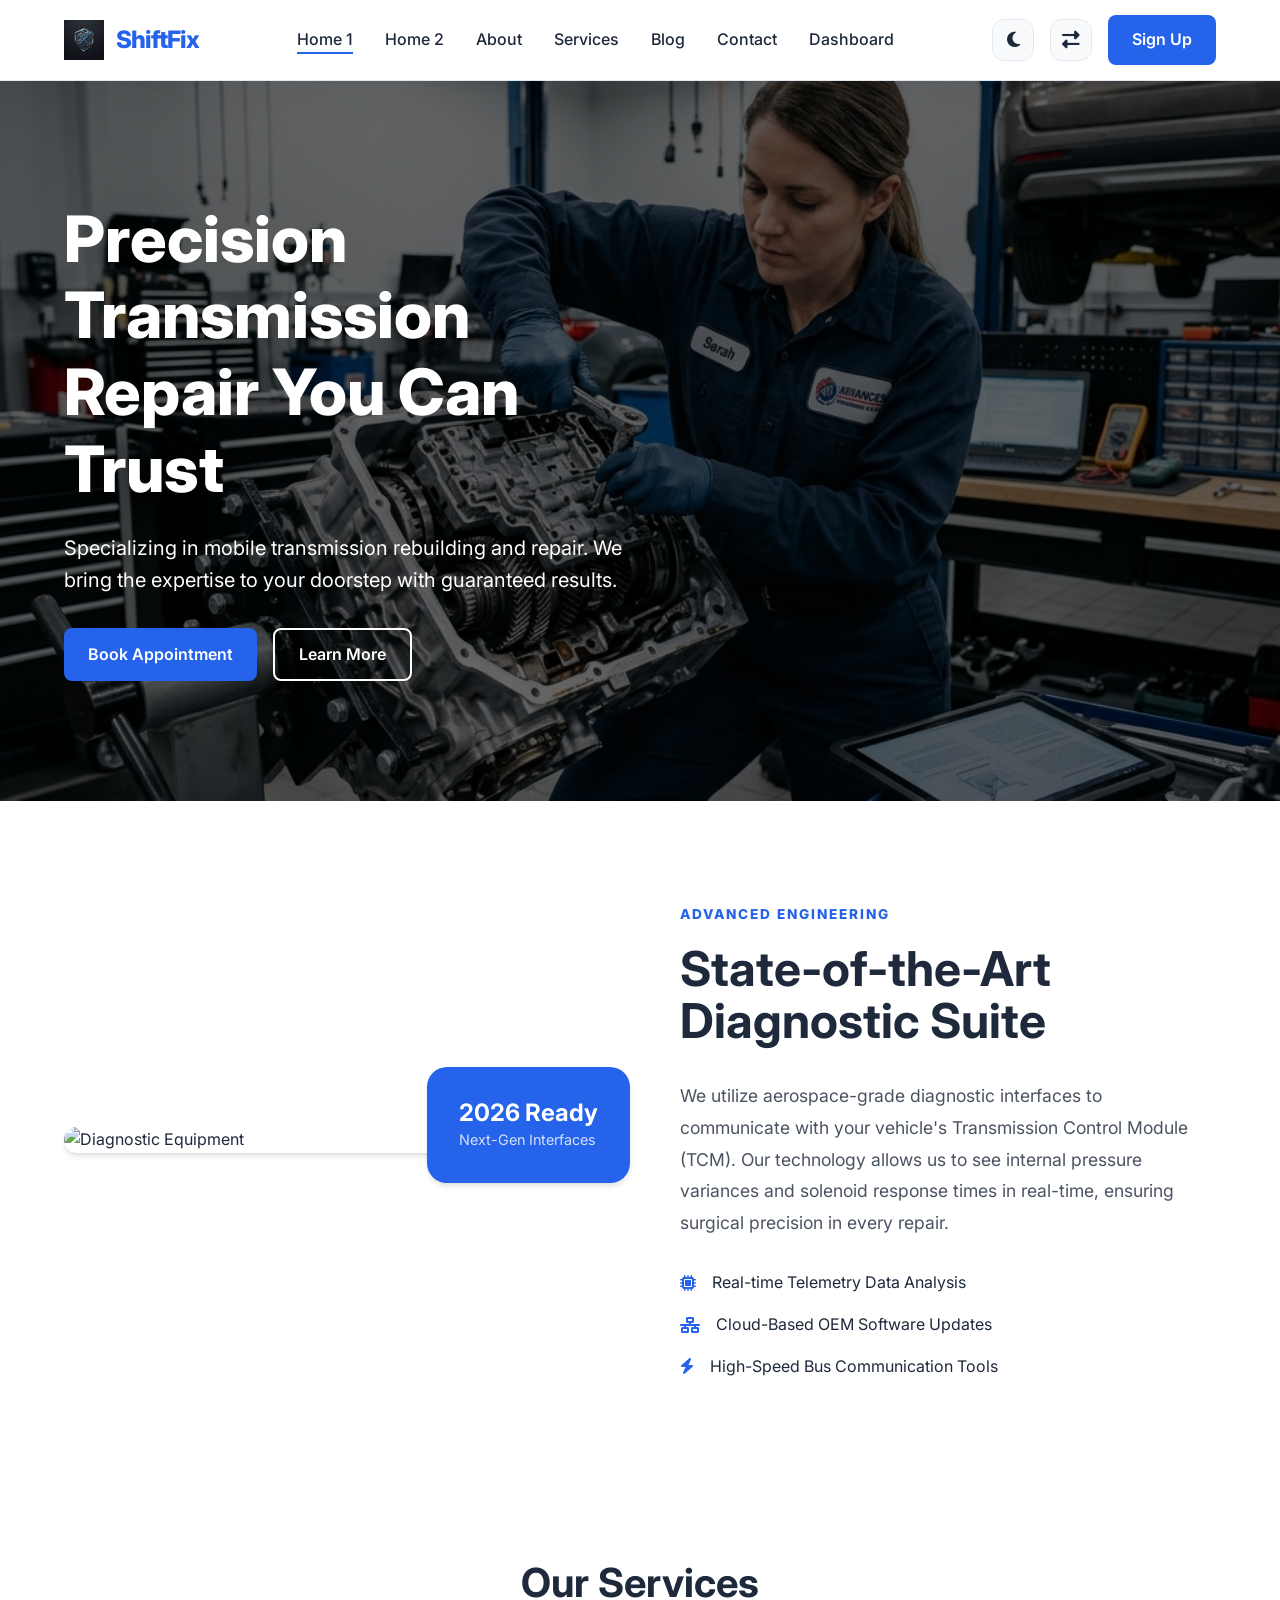
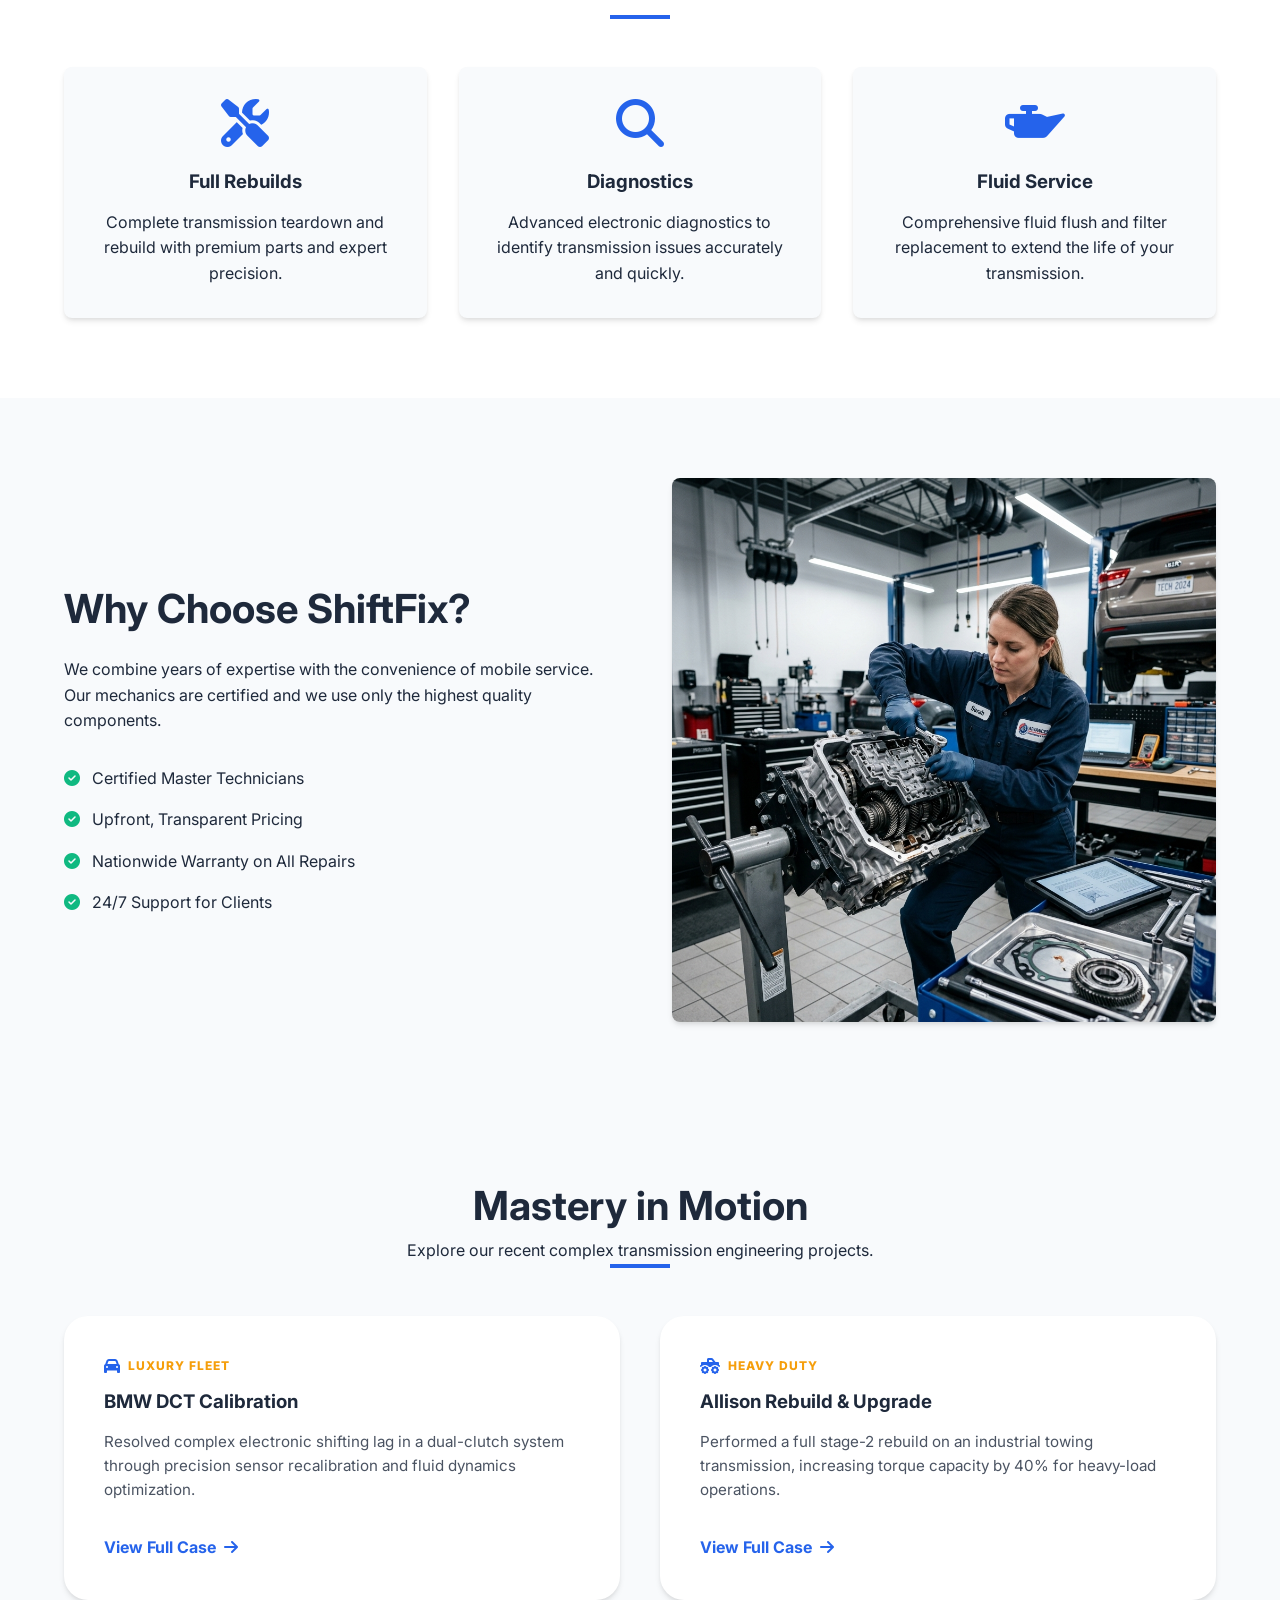
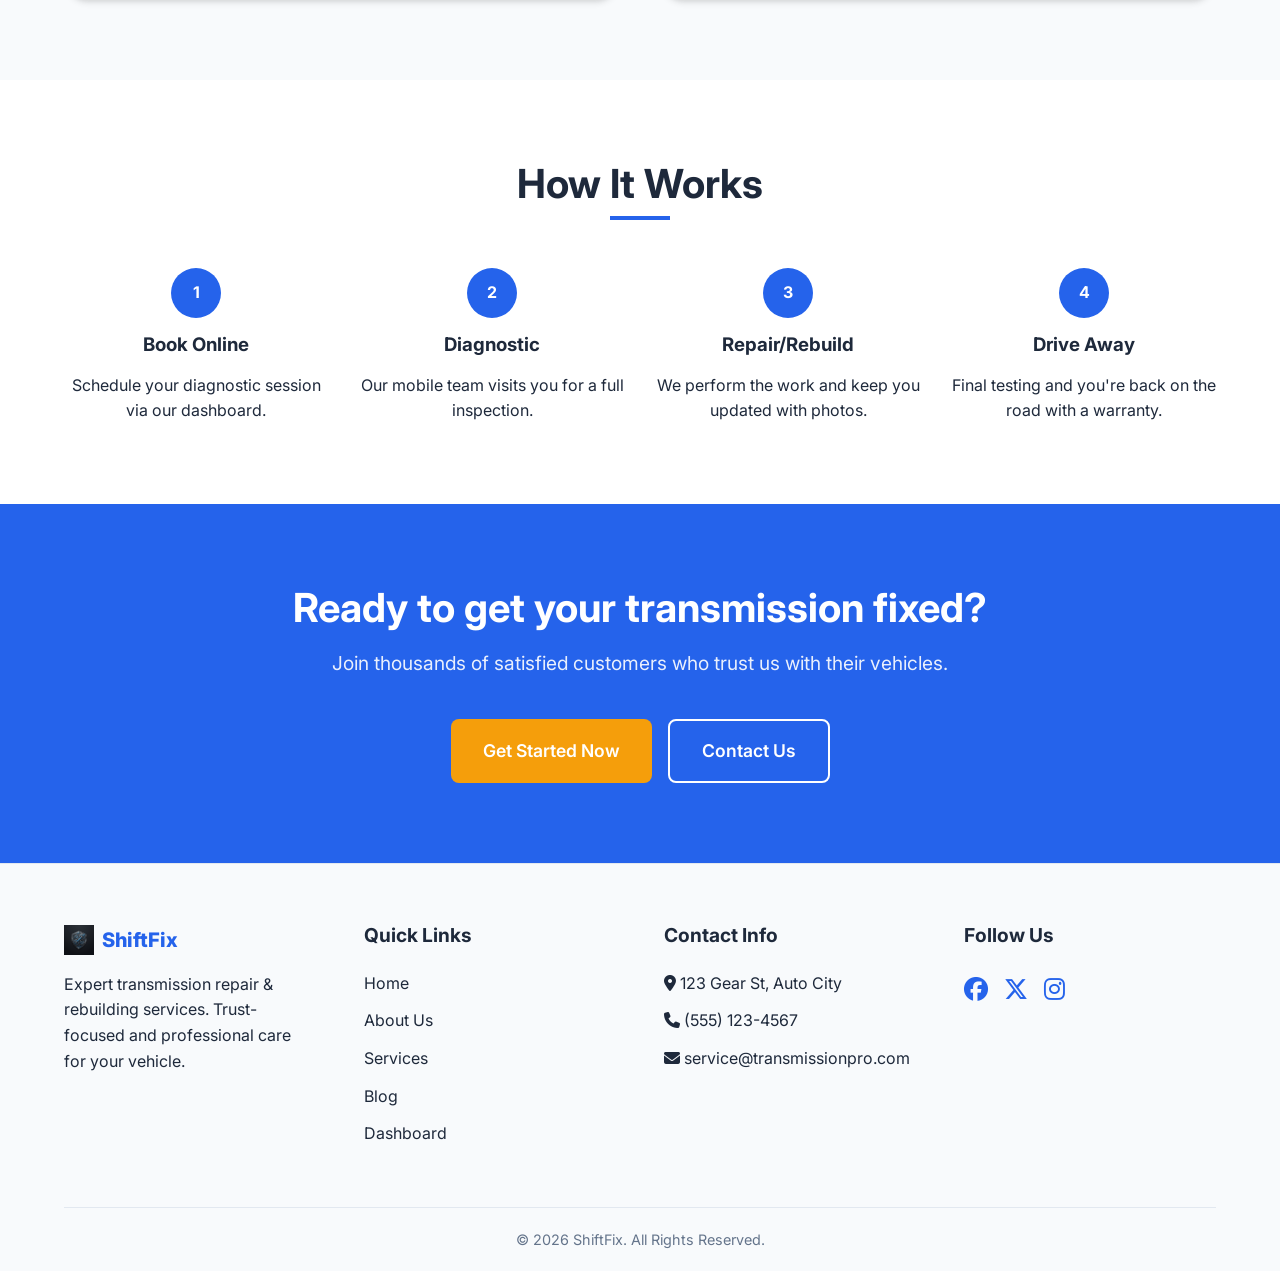
==== index.html @ 23d2c5a3 "first commit" ====
<!DOCTYPE html>
<html lang="en" dir="ltr">

<head>
    <meta charset="UTF-8">
    <meta name="viewport" content="width=device-width, initial-scale=1.0">
    <title>ShiftFix | Expert Transmission Repair</title>
    <meta name="description"
        content="Professional mobile transmission repair and rebuilding services. Quality service, expert mechanics, and trust-focused solutions for all vehicle types.">
    <!-- Fonts -->
    <link rel="preconnect" href="https://fonts.googleapis.com">
    <link rel="preconnect" href="https://fonts.gstatic.com" crossorigin>
    <link href="https://fonts.googleapis.com/css2?family=Inter:wght@400;500;600;700&display=swap" rel="stylesheet">
    <!-- Icons -->
    <link rel="stylesheet" href="https://cdnjs.cloudflare.com/ajax/libs/font-awesome/6.5.1/css/all.min.css">
    <!-- Styles -->
    <link rel="stylesheet" href="css/style.css">
</head>

<body>
    <header id="main-header"></header>

    <main>
        <!-- Hero Section -->
        <section class="hero-classic"
            style="background: linear-gradient(rgba(0,0,0,0.6), rgba(0,0,0,0.6)), url('assets/transmission_hero_classic.png') no-repeat center center / cover; color: white; height: 80vh; display: flex; align-items: center;">
            <div class="container">
                <div class="hero-content" style="max-width: 600px;">
                    <h1 style="font-size: clamp(2.5rem, 5vw, 4rem); font-weight: 800; margin-bottom: 1.5rem;">Precision
                        Transmission Repair You Can Trust</h1>
                    <p style="font-size: 1.25rem; margin-bottom: 2rem;">Specializing in mobile transmission rebuilding
                        and repair. We bring the expertise to your doorstep with guaranteed results.</p>
                    <div class="hero-btns" style="display: flex; gap: 1rem; flex-wrap: wrap;">
                        <a href="contact.html" class="btn btn-primary">Book Appointment</a>
                        <a href="about.html" class="btn btn-outline" style="border-color: white; color: white;">Learn
                            More</a>
                    </div>
                </div>
            </div>
        </section>

        <!-- Technology Section -->
        <section style="background-color: var(--bg-color); padding: 100px 0;">
            <div class="container" style="display: grid; grid-template-columns: 1fr 1fr; gap: 5rem; align-items: center;">
                <div class="tech-image" style="position: relative;">
                    <img src="assets/transmission_diagnostic_service_1778069213150.png" alt="Diagnostic Equipment" style="border-radius: 30px; box-shadow: var(--shadow); width: 100%;">
                    <div style="position: absolute; bottom: -30px; right: -30px; background: var(--primary-color); color: white; padding: 2rem; border-radius: 20px; box-shadow: var(--shadow);">
                        <h4 style="margin: 0; font-size: 1.5rem;">2026 Ready</h4>
                        <p style="margin: 0; opacity: 0.8; font-size: 0.9rem;">Next-Gen Interfaces</p>
                    </div>
                </div>
                <div class="tech-content">
                    <span style="color: var(--primary-color); font-weight: 800; text-transform: uppercase; letter-spacing: 2px; font-size: 0.85rem;">ADVANCED ENGINEERING</span>
                    <h2 style="font-size: 3rem; margin-top: 1rem; margin-bottom: 2rem; line-height: 1.1;">State-of-the-Art Diagnostic Suite</h2>
                    <p style="font-size: 1.1rem; opacity: 0.8; margin-bottom: 2rem; line-height: 1.8;">We utilize aerospace-grade diagnostic interfaces to communicate with your vehicle's Transmission Control Module (TCM). Our technology allows us to see internal pressure variances and solenoid response times in real-time, ensuring surgical precision in every repair.</p>
                    <ul style="list-style: none; padding: 0; display: grid; gap: 1rem;">
                        <li style="display: flex; align-items: center; gap: 1rem;"><i class="fas fa-microchip" style="color: var(--primary-color);"></i> Real-time Telemetry Data Analysis</li>
                        <li style="display: flex; align-items: center; gap: 1rem;"><i class="fas fa-network-wired" style="color: var(--primary-color);"></i> Cloud-Based OEM Software Updates</li>
                        <li style="display: flex; align-items: center; gap: 1rem;"><i class="fas fa-bolt" style="color: var(--primary-color);"></i> High-Speed Bus Communication Tools</li>
                    </ul>
                </div>
            </div>
        </section>

        <!-- Services Section -->
        <section id="services">
            <div class="container">
                <div class="section-title">
                    <h2>Our Services</h2>
                    <div class="underline"></div>
                </div>
                <div class="services-grid"
                    style="display: grid; grid-template-columns: repeat(auto-fit, minmax(280px, 1fr)); gap: 2rem;">
                    <div class="service-card"
                        style="padding: 2rem; background: var(--card-bg); border-radius: var(--border-radius); box-shadow: var(--shadow); text-align: center;">
                        <i class="fas fa-tools"
                            style="font-size: 3rem; color: var(--primary-color); margin-bottom: 1.5rem;"></i>
                        <h3>Full Rebuilds</h3>
                        <p>Complete transmission teardown and rebuild with premium parts and expert precision.</p>
                    </div>
                    <div class="service-card"
                        style="padding: 2rem; background: var(--card-bg); border-radius: var(--border-radius); box-shadow: var(--shadow); text-align: center;">
                        <i class="fas fa-search"
                            style="font-size: 3rem; color: var(--primary-color); margin-bottom: 1.5rem;"></i>
                        <h3>Diagnostics</h3>
                        <p>Advanced electronic diagnostics to identify transmission issues accurately and quickly.</p>
                    </div>
                    <div class="service-card"
                        style="padding: 2rem; background: var(--card-bg); border-radius: var(--border-radius); box-shadow: var(--shadow); text-align: center;">
                        <i class="fas fa-oil-can"
                            style="font-size: 3rem; color: var(--primary-color); margin-bottom: 1.5rem;"></i>
                        <h3>Fluid Service</h3>
                        <p>Comprehensive fluid flush and filter replacement to extend the life of your transmission.</p>
                    </div>
                </div>
            </div>
        </section>

        <!-- Why Choose Us -->
        <section id="why-us" style="background-color: var(--card-bg);">
            <div class="container"
                style="display: grid; grid-template-columns: repeat(auto-fit, minmax(300px, 1fr)); gap: 4rem; align-items: center;">
                <div class="why-us-content">
                    <h2 style="font-size: 2.5rem; margin-bottom: 1.5rem;">Why Choose ShiftFix?</h2>
                    <p style="margin-bottom: 2rem;">We combine years of expertise with the convenience of mobile
                        service. Our mechanics are certified and we use only the highest quality components.</p>
                    <ul style="display: flex; flex-direction: column; gap: 1rem;">
                        <li><i class="fas fa-check-circle" style="color: var(--success); margin-right: 0.5rem;"></i>
                            Certified Master Technicians</li>
                        <li><i class="fas fa-check-circle" style="color: var(--success); margin-right: 0.5rem;"></i>
                            Upfront, Transparent Pricing</li>
                        <li><i class="fas fa-check-circle" style="color: var(--success); margin-right: 0.5rem;"></i>
                            Nationwide Warranty on All Repairs</li>
                        <li><i class="fas fa-check-circle" style="color: var(--success); margin-right: 0.5rem;"></i>
                            24/7 Support for Clients</li>
                    </ul>
                </div>
                <div class="why-us-image">
                    <img src="assets/transmission_hero_classic.png" alt="Mechanic working"
                        style="border-radius: var(--border-radius); box-shadow: var(--shadow);">
                </div>
            </div>
        </section>

        <!-- Case Studies -->
        <section style="background-color: var(--card-bg);">
            <div class="container">
                <div class="section-title">
                    <h2>Mastery in Motion</h2>
                    <p>Explore our recent complex transmission engineering projects.</p>
                    <div class="underline"></div>
                </div>
                <div style="display: grid; grid-template-columns: repeat(auto-fit, minmax(350px, 1fr)); gap: 2.5rem;">
                    <div style="background: var(--bg-color); border-radius: 24px; overflow: hidden; box-shadow: var(--shadow); transition: var(--transition);" class="card-hover">
                        <div style="padding: 2.5rem;">
                            <div style="display: flex; align-items: center; gap: 0.5rem; margin-bottom: 1rem;">
                                <i class="fas fa-car" style="color: var(--primary-color);"></i>
                                <span style="color: var(--secondary-color); font-weight: 800; font-size: 0.75rem; text-transform: uppercase; letter-spacing: 1px;">Luxury Fleet</span>
                            </div>
                            <h3 style="margin-bottom: 1rem;">BMW DCT Calibration</h3>
                            <p style="font-size: 0.95rem; opacity: 0.8; margin-bottom: 2rem;">Resolved complex electronic shifting lag in a dual-clutch system through precision sensor recalibration and fluid dynamics optimization.</p>
                            <a href="#" style="color: var(--primary-color); font-weight: 700; display: flex; align-items: center; gap: 0.5rem;">View Full Case <i class="fas fa-arrow-right"></i></a>
                        </div>
                    </div>
                    <div style="background: var(--bg-color); border-radius: 24px; overflow: hidden; box-shadow: var(--shadow); transition: var(--transition);" class="card-hover">
                        <div style="padding: 2.5rem;">
                            <div style="display: flex; align-items: center; gap: 0.5rem; margin-bottom: 1rem;">
                                <i class="fas fa-truck-monster" style="color: var(--primary-color);"></i>
                                <span style="color: var(--secondary-color); font-weight: 800; font-size: 0.75rem; text-transform: uppercase; letter-spacing: 1px;">Heavy Duty</span>
                            </div>
                            <h3 style="margin-bottom: 1rem;">Allison Rebuild & Upgrade</h3>
                            <p style="font-size: 0.95rem; opacity: 0.8; margin-bottom: 2rem;">Performed a full stage-2 rebuild on an industrial towing transmission, increasing torque capacity by 40% for heavy-load operations.</p>
                            <a href="#" style="color: var(--primary-color); font-weight: 700; display: flex; align-items: center; gap: 0.5rem;">View Full Case <i class="fas fa-arrow-right"></i></a>
                        </div>
                    </div>
                </div>
            </div>
        </section>

        <!-- Process Section -->
        <section id="process">
            <div class="container">
                <div class="section-title">
                    <h2>How It Works</h2>
                    <div class="underline"></div>
                </div>
                <div class="process-steps"
                    style="display: grid; grid-template-columns: repeat(auto-fit, minmax(200px, 1fr)); gap: 2rem;">
                    <div class="step" style="text-align: center;">
                        <div class="step-num"
                            style="width: 50px; height: 50px; background: var(--primary-color); color: white; border-radius: 50%; display: flex; align-items: center; justify-content: center; margin: 0 auto 1rem; font-weight: 700;">
                            1</div>
                        <h3>Book Online</h3>
                        <p>Schedule your diagnostic session via our dashboard.</p>
                    </div>
                    <div class="step" style="text-align: center;">
                        <div class="step-num"
                            style="width: 50px; height: 50px; background: var(--primary-color); color: white; border-radius: 50%; display: flex; align-items: center; justify-content: center; margin: 0 auto 1rem; font-weight: 700;">
                            2</div>
                        <h3>Diagnostic</h3>
                        <p>Our mobile team visits you for a full inspection.</p>
                    </div>
                    <div class="step" style="text-align: center;">
                        <div class="step-num"
                            style="width: 50px; height: 50px; background: var(--primary-color); color: white; border-radius: 50%; display: flex; align-items: center; justify-content: center; margin: 0 auto 1rem; font-weight: 700;">
                            3</div>
                        <h3>Repair/Rebuild</h3>
                        <p>We perform the work and keep you updated with photos.</p>
                    </div>
                    <div class="step" style="text-align: center;">
                        <div class="step-num"
                            style="width: 50px; height: 50px; background: var(--primary-color); color: white; border-radius: 50%; display: flex; align-items: center; justify-content: center; margin: 0 auto 1rem; font-weight: 700;">
                            4</div>
                        <h3>Drive Away</h3>
                        <p>Final testing and you're back on the road with a warranty.</p>
                    </div>
                </div>
            </div>
        </section>

        <!-- CTA Section -->
        <section id="cta" style="background-color: var(--primary-color); color: white; text-align: center;">
            <div class="container">
                <h2 style="font-size: 2.5rem; margin-bottom: 1rem;">Ready to get your transmission fixed?</h2>
                <p style="font-size: 1.2rem; margin-bottom: 2.5rem; opacity: 0.9;">Join thousands of satisfied customers
                    who trust us with their vehicles.</p>
                <div style="display: flex; gap: 1rem; justify-content: center; flex-wrap: wrap;">
                    <a href="signup.html" class="btn btn-secondary" style="font-size: 1.1rem; padding: 1rem 2rem;">Get
                        Started Now</a>
                    <a href="contact.html" class="btn btn-outline"
                        style="border-color: white; color: white; font-size: 1.1rem; padding: 1rem 2rem;">Contact Us</a>
                </div>
            </div>
        </section>
    </main>

    <footer id="main-footer"></footer>

    <!-- Scripts -->
    <script src="js/main.js"></script>
</body>

</html>
---- css/style.css ----
/* Design System - Mobile Transmission Repair & Rebuilding Service */

:root {
    /* Primary & Secondary Colors */
    --primary-color: #2563eb;
    --secondary-color: #f59e0b;
    
    /* Neutral Colors - Light Mode */
    --bg-color: #ffffff;
    --text-color: #1e293b;
    --card-bg: #f8fafc;
    --border-color: #e2e8f0;
    --header-bg: rgba(255, 255, 255, 0.8);
    
    /* Status Colors */
    --success: #10b981;
    --warning: #facc15;
    --error: #ef4444;
    --info: #3b82f6;

    /* Spacing & Transitions */
    --spacing-unit: 1rem;
    --transition: all 0.3s cubic-bezier(0.4, 0, 0.2, 1);
    --border-radius: 8px;
    --shadow: 0 4px 6px -1px rgba(0, 0, 0, 0.1), 0 2px 4px -1px rgba(0, 0, 0, 0.06);
    
    /* Fonts */
    --font-main: 'Inter', system-ui, -apple-system, sans-serif;
}

/* Dark Mode Overrides */
[data-theme='dark'] {
    --bg-color: #0f172a;
    --text-color: #f8fafc;
    --card-bg: #1e293b;
    --border-color: #334155;
    --header-bg: rgba(15, 23, 42, 0.8);
    --shadow: 0 10px 15px -3px rgba(0, 0, 0, 0.3);
}

/* RTL Overrides & Logical Properties */
[dir="rtl"] {
    direction: rtl;
    text-align: right;
}

[dir="rtl"] .nav-links {
    margin-right: auto;
    margin-left: 0;
}

[dir="rtl"] .nav-actions {
    margin-left: 0;
}

[dir="rtl"] .btn i {
    transform: scaleX(-1);
}

[dir="rtl"] .fa-chevron-right, 
[dir="rtl"] .fa-arrow-right,
[dir="rtl"] .fa-check-circle {
    margin-left: 0.5rem;
    margin-right: 0;
}

[dir="rtl"] .footer-col {
    text-align: right;
}

[dir="rtl"] .social-icons {
    justify-content: flex-start;
}

[dir="rtl"] .mobile-menu {
    left: auto;
    right: 0;
    text-align: center;
}

[dir="rtl"] .scroll-top {
    left: 2rem;
    right: auto;
}

[dir="rtl"] .nav-links a.active::after {
    right: 0;
    left: auto;
}

/* Logical Properties for Modern Browsers */
.btn, .service-card, .footer-col, .step {
    text-align: start;
}

/* Global Styles */
* {
    margin: 0;
    padding: 0;
    box-sizing: border-box;
}

html {
    scroll-behavior: smooth;
}

body {
    font-family: var(--font-main);
    background-color: var(--bg-color);
    color: var(--text-color);
    line-height: 1.6;
    transition: var(--transition);
    overflow-x: hidden;
}

a {
    text-decoration: none;
    color: inherit;
    transition: var(--transition);
}

ul {
    list-style: none;
}

img {
    max-width: 100%;
    display: block;
}

/* Typography */
h1, h2, h3, h4, h5, h6 {
    line-height: 1.2;
    margin-bottom: 1rem;
}

/* Container */
.container {
    width: 100%;
    max-width: 1200px;
    margin: 0 auto;
    padding: 0 1.5rem;
}

/* Buttons */
.btn {
    display: inline-flex;
    align-items: center;
    justify-content: center;
    padding: 0.75rem 1.5rem;
    border-radius: var(--border-radius);
    font-weight: 600;
    cursor: pointer;
    border: none;
    transition: var(--transition);
    font-family: inherit;
    gap: 0.5rem;
}

.btn-primary {
    background-color: var(--primary-color);
    color: white;
}

.btn:hover {
    transform: translateY(-3px) scale(1.02);
    box-shadow: 0 10px 20px -5px rgba(0, 0, 0, 0.2);
    filter: brightness(1.1);
}

.btn-primary:hover {
    box-shadow: 0 10px 20px -5px rgba(37, 99, 235, 0.4);
}

.btn-secondary:hover {
    box-shadow: 0 10px 20px -5px rgba(245, 158, 11, 0.4);
}

.btn-secondary {
    background-color: var(--secondary-color);
    color: white;
}

.btn-secondary:hover {
    filter: brightness(1.1);
}

.btn-outline {
    background-color: transparent;
    border: 2px solid var(--primary-color);
    color: var(--primary-color);
}

.btn-outline:hover {
    background-color: var(--primary-color);
    color: white;
    border-color: var(--primary-color);
}

/* Header */
header {
    position: sticky;
    top: 0;
    width: 100%;
    background-color: var(--header-bg);
    backdrop-filter: blur(10px);
    z-index: 1000;
    border-bottom: 1px solid var(--border-color);
}

.nav-container {
    display: flex;
    align-items: center;
    justify-content: space-between;
    height: 80px;
}

.logo img {
    height: 50px;
}

.nav-links {
    display: flex;
    gap: 2rem;
    align-items: center;
}

.nav-links a {
    font-weight: 500;
    position: relative;
}

.nav-links a.active::after {
    content: '';
    position: absolute;
    bottom: -5px;
    left: 0;
    width: 100%;
    height: 2px;
    background-color: var(--primary-color);
}

.nav-actions {
    display: flex;
    gap: 1rem;
    align-items: center;
}

/* Hamburger Menu */
.hamburger {
    display: none;
    flex-direction: column;
    gap: 6px;
    cursor: pointer;
}

.hamburger span {
    width: 25px;
    height: 3px;
    background-color: var(--text-color);
    transition: var(--transition);
}

/* Sections */
section {
    padding: 80px 0;
}

.section-title {
    text-align: center;
    margin-bottom: 3rem;
}

.section-title h2 {
    font-size: 2.5rem;
    margin-bottom: 0.5rem;
}

.section-title .underline {
    width: 60px;
    height: 4px;
    background-color: var(--primary-color);
    margin: 0 auto;
}

/* Footer */
footer {
    background-color: var(--card-bg);
    border-top: 1px solid var(--border-color);
    padding: 60px 0 20px;
}

.footer-grid {
    display: grid;
    grid-template-columns: repeat(auto-fit, minmax(200px, 1fr));
    gap: 3rem;
    margin-bottom: 3rem;
}

.footer-col h4 {
    margin-bottom: 1.5rem;
    font-size: 1.2rem;
}

.footer-col ul li {
    margin-bottom: 0.75rem;
}

.footer-bottom {
    border-top: 1px solid var(--border-color);
    padding-top: 20px;
    text-align: center;
    font-size: 0.9rem;
    color: #64748b;
}

/* Scroll to top */
.scroll-top {
    position: fixed;
    bottom: 2rem;
    right: 2rem;
    background-color: var(--primary-color);
    color: white;
    width: 50px;
    height: 50px;
    border-radius: 50%;
    display: flex;
    align-items: center;
    justify-content: center;
    cursor: pointer;
    opacity: 0;
    visibility: hidden;
    transition: var(--transition);
    z-index: 999;
}

.scroll-top.show {
    opacity: 1;
    visibility: visible;
}

/* Theme & RTL Toggles */
.toggle-btn {
    background: var(--card-bg);
    border: 1px solid var(--border-color);
    cursor: pointer;
    font-size: 1.1rem;
    color: var(--text-color);
    padding: 0.6rem;
    border-radius: 12px;
    transition: var(--transition);
    display: flex;
    align-items: center;
    justify-content: center;
    width: 42px;
    height: 42px;
}

.toggle-btn:hover {
    background-color: var(--primary-color);
    color: white;
    transform: translateY(-2px);
    box-shadow: var(--shadow);
}

/* Mobile Menu Overlay */
.mobile-menu {
    position: fixed;
    top: 80px;
    left: 0;
    width: 100%;
    height: 0;
    background-color: var(--bg-color);
    overflow: hidden;
    transition: var(--transition);
    z-index: 999;
    border-bottom: 1px solid var(--border-color);
}

.mobile-menu.active {
    height: calc(100vh - 80px);
    padding: 2rem;
}

.mobile-menu ul {
    display: flex;
    flex-direction: column;
    gap: 1.5rem;
    align-items: center;
}

.mobile-menu ul li a {
    font-size: 1.5rem;
    font-weight: 600;
}

.mobile-ctas {
    display: flex;
    flex-direction: column;
    gap: 1rem;
    width: 100%;
    margin-top: 1rem;
}

.mobile-ctas .btn {
    width: 100%;
}

/* Social Icons */
.social-icons {
    display: flex;
    gap: 1rem;
}

.social-icons a {
    font-size: 1.5rem;
    color: var(--primary-color);
    transition: var(--transition);
    display: inline-block;
}

.social-icons a:hover {
    color: var(--primary-color);
    transform: translateY(-5px) scale(1.2);
    filter: drop-shadow(0 0 10px rgba(37, 99, 235, 0.6));
}

/* Utilities */
.d-none-mobile {
    display: flex;
}

@media (max-width: 1023px) {
    .d-none-mobile {
        display: none !important;
    }
}

/* Hamburger Animation */
.hamburger.active span:nth-child(1) {
    transform: translateY(9px) rotate(45deg);
}

.hamburger.active span:nth-child(2) {
    opacity: 0;
}

.hamburger.active span:nth-child(3) {
    transform: translateY(-9px) rotate(-45deg);
}

/* Responsive */
@media (max-width: 1023px) {
    .nav-links {
        display: none; 
    }
    
    .hamburger {
        display: flex;
    }
}

@media (max-width: 767px) {
    .section-title h2 {
        font-size: 2rem;
    }
    
    .footer-grid {
        grid-template-columns: 1fr;
        text-align: center;
    }
}
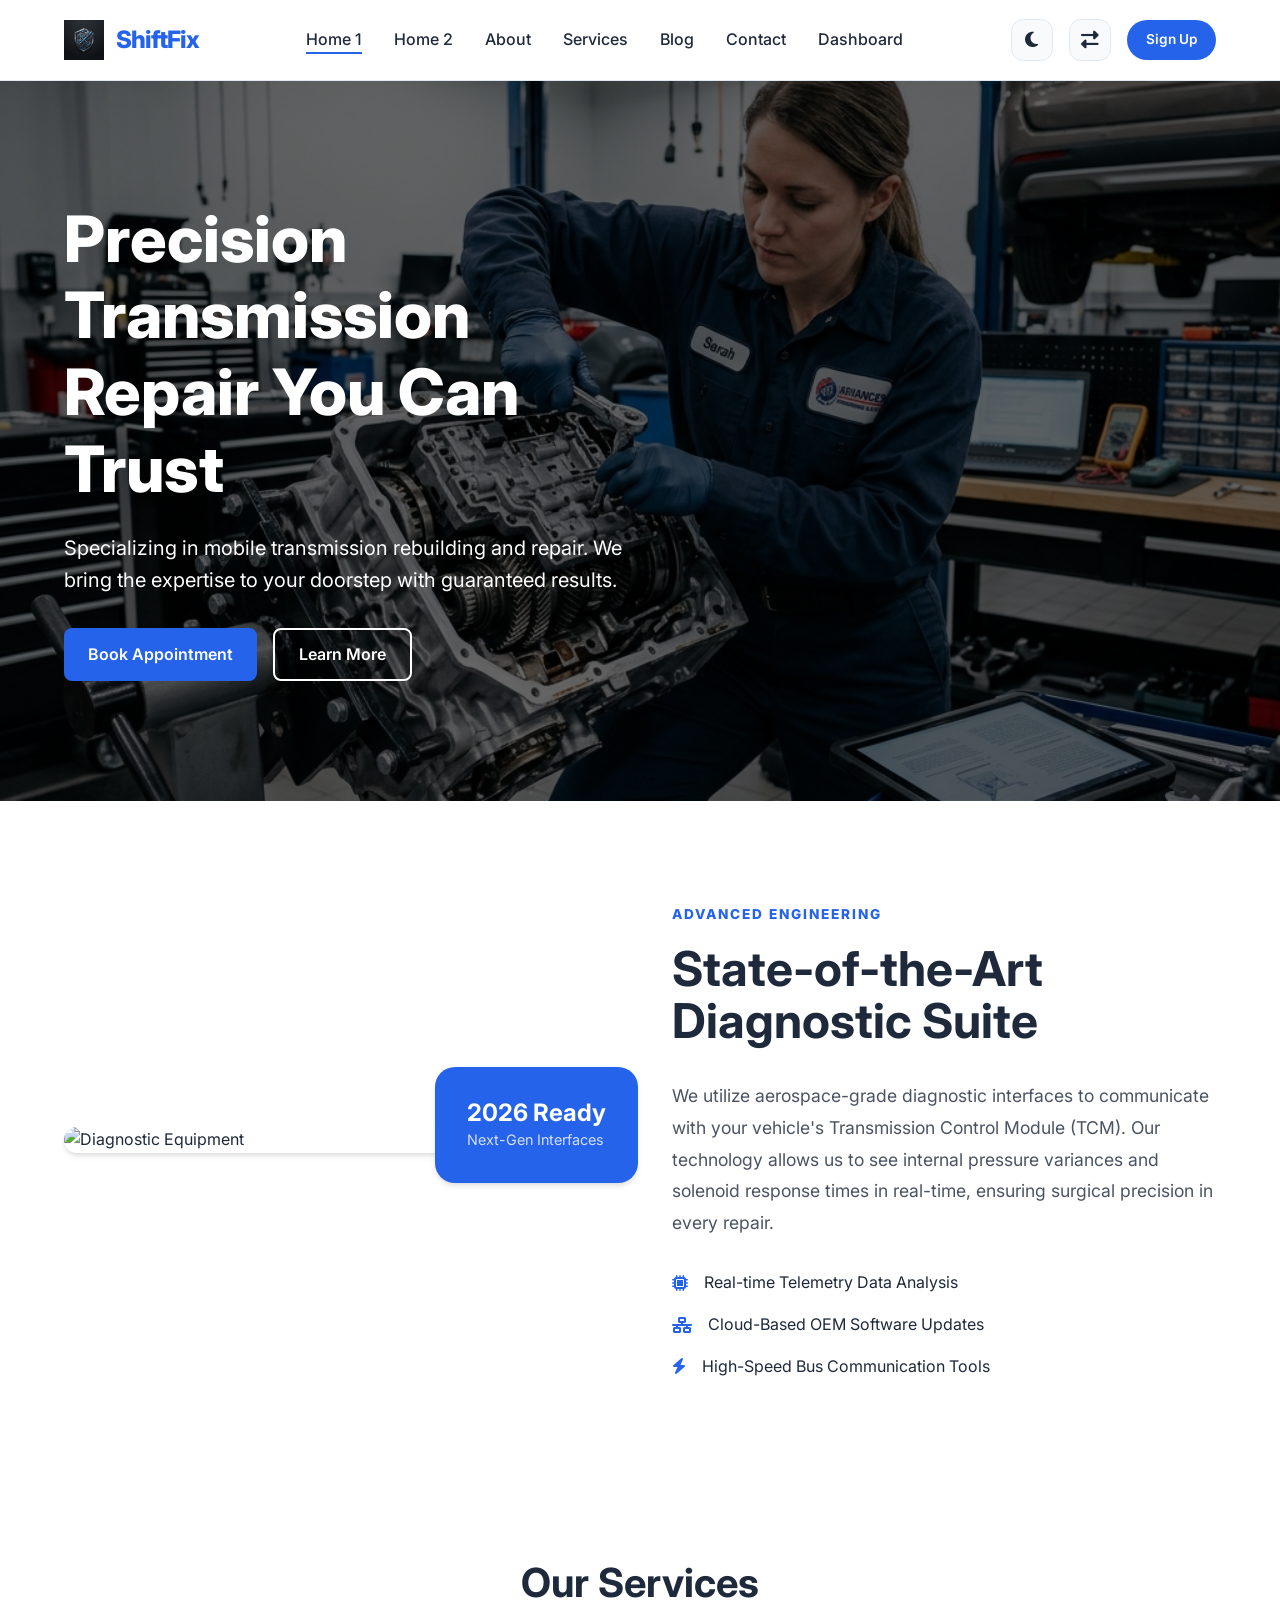
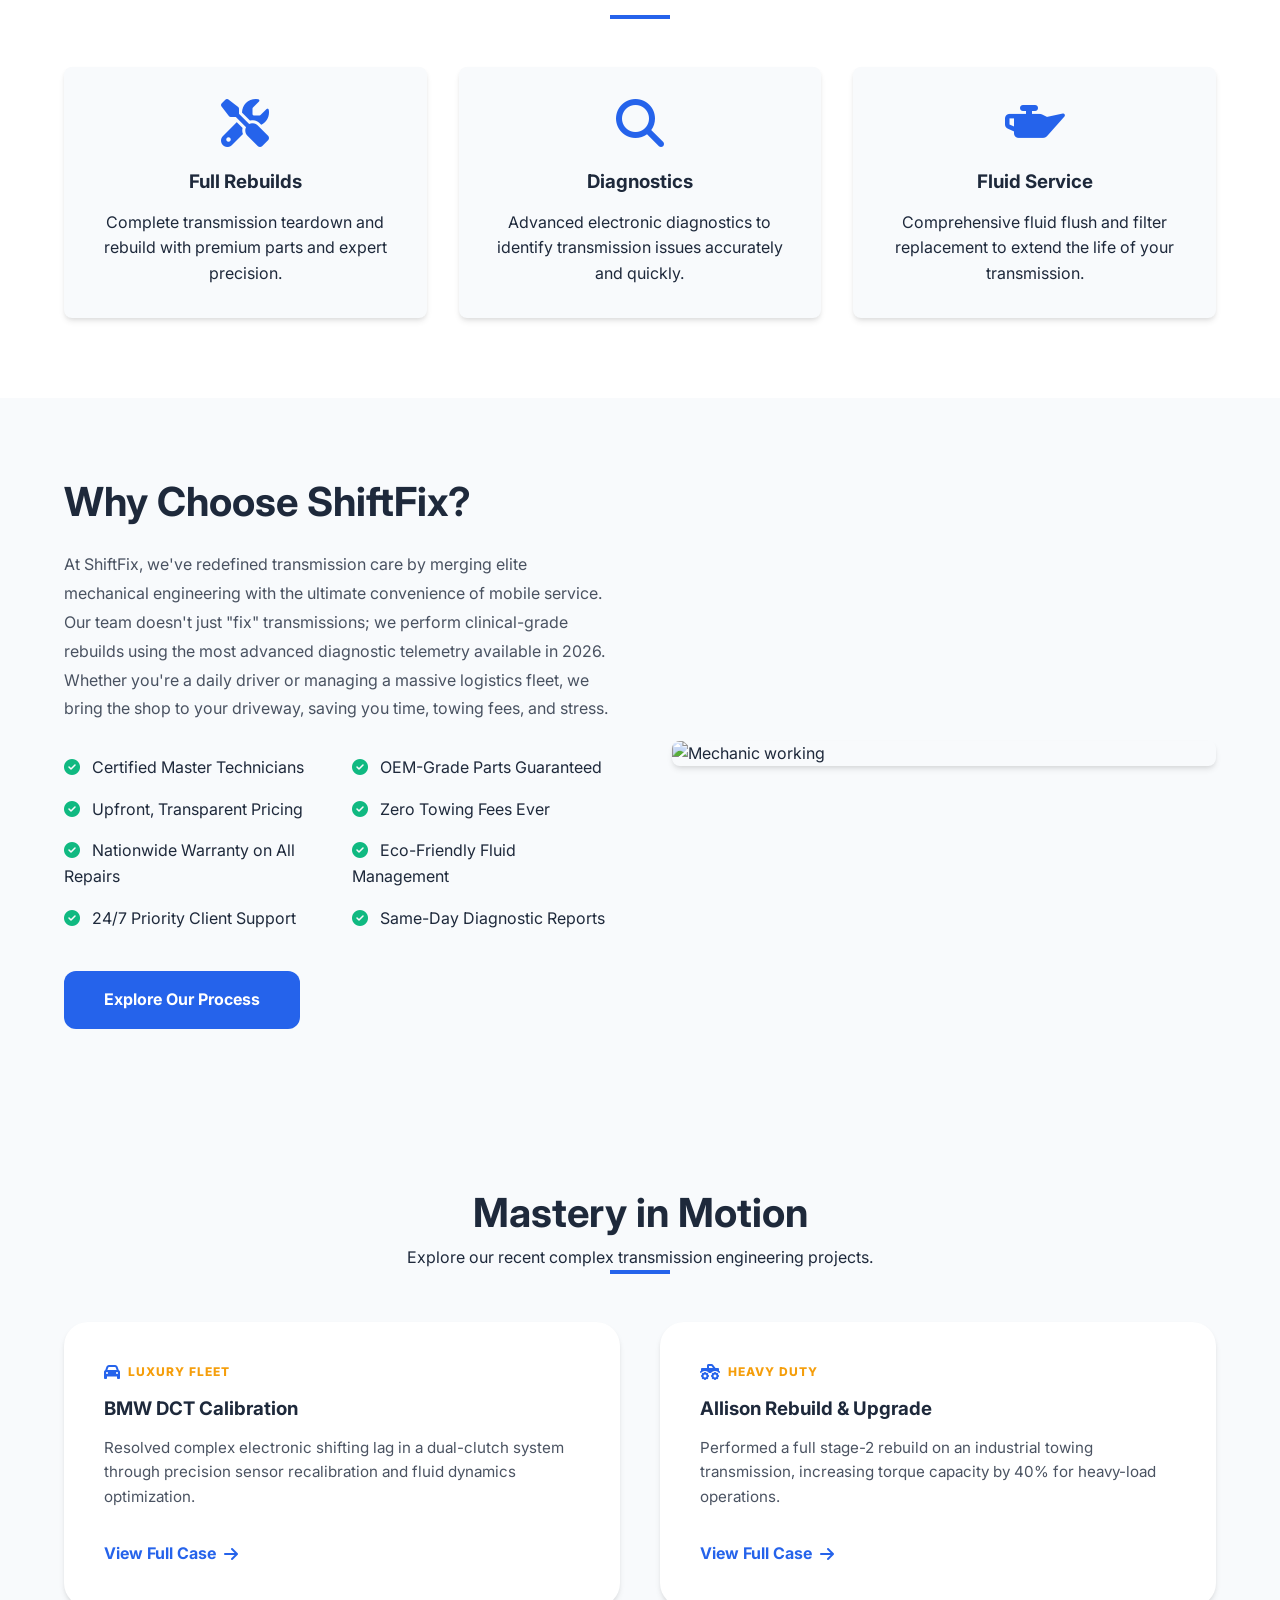
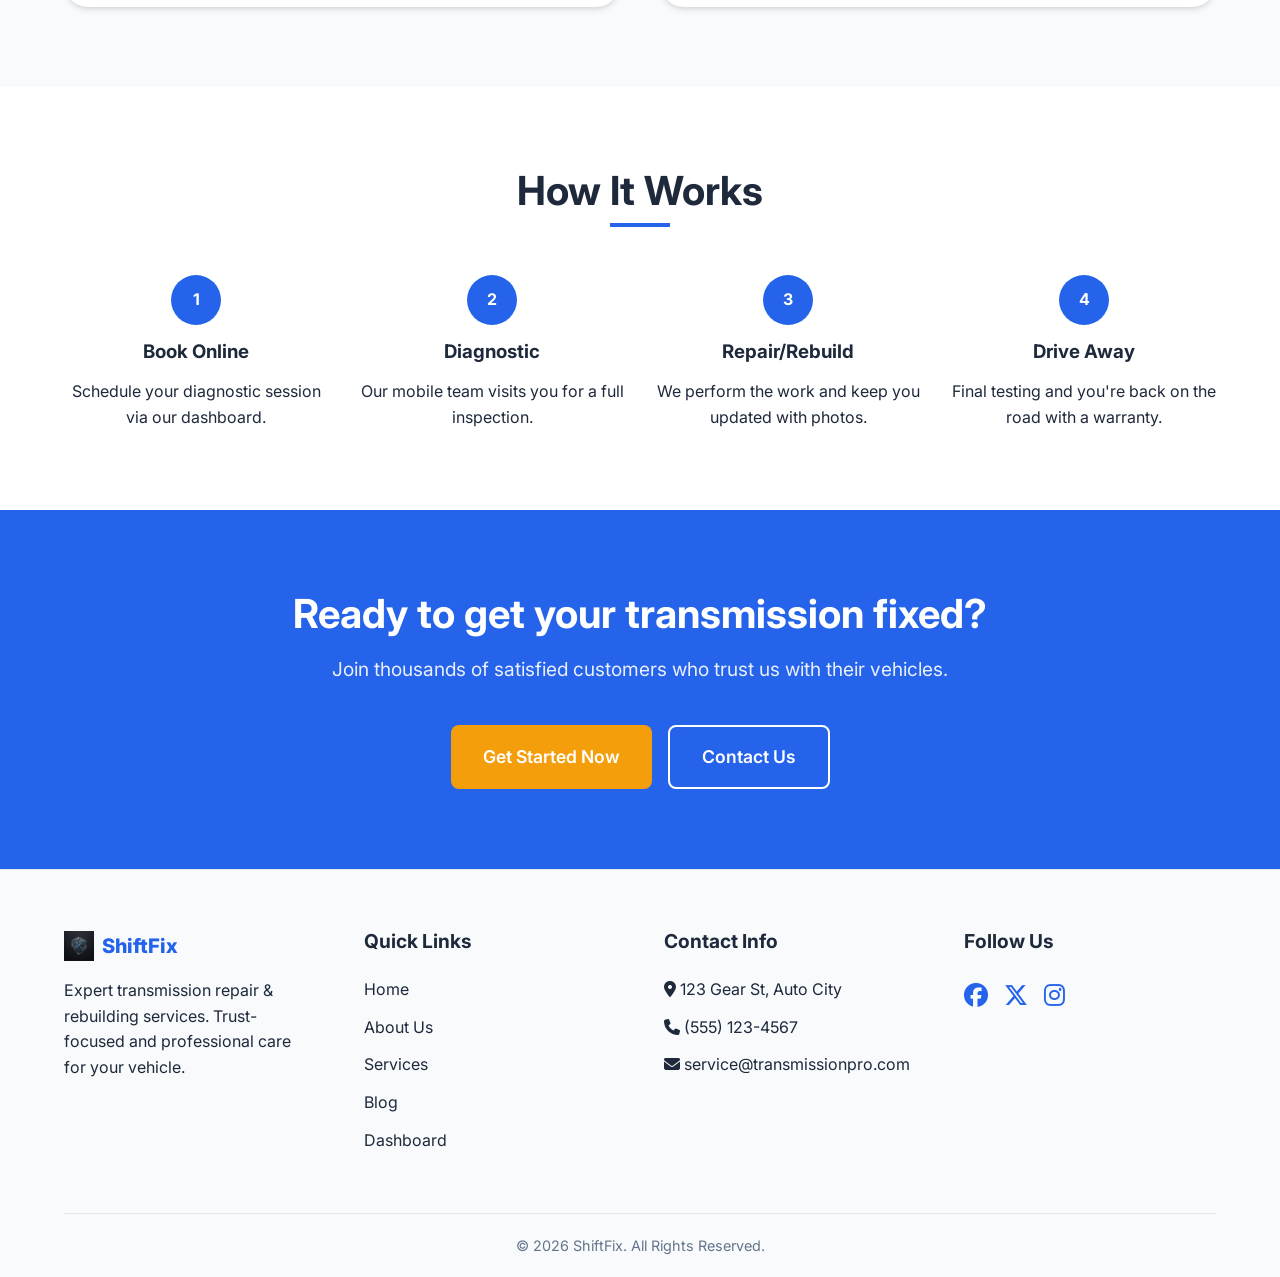
==== commit 6d09e589: "blog" ====
--- a/index.html
+++ b/index.html
@@ -13,6 +13,8 @@
     <link href="https://fonts.googleapis.com/css2?family=Inter:wght@400;500;600;700&display=swap" rel="stylesheet">
     <!-- Icons -->
     <link rel="stylesheet" href="https://cdnjs.cloudflare.com/ajax/libs/font-awesome/6.5.1/css/all.min.css">
+    <!-- Favicon -->
+    <link rel="icon" type="image/png" href="assets/mechanical_logo.png">
     <!-- Styles -->
     <link rel="stylesheet" href="css/style.css">
 </head>
@@ -41,22 +43,34 @@
 
         <!-- Technology Section -->
         <section style="background-color: var(--bg-color); padding: 100px 0;">
-            <div class="container" style="display: grid; grid-template-columns: 1fr 1fr; gap: 5rem; align-items: center;">
+            <div class="container"
+                style="display: grid; grid-template-columns: repeat(auto-fit, minmax(min(100%, 500px), 1fr)); gap: 4rem; align-items: center;">
                 <div class="tech-image" style="position: relative;">
-                    <img src="assets/transmission_diagnostic_service_1778069213150.png" alt="Diagnostic Equipment" style="border-radius: 30px; box-shadow: var(--shadow); width: 100%;">
-                    <div style="position: absolute; bottom: -30px; right: -30px; background: var(--primary-color); color: white; padding: 2rem; border-radius: 20px; box-shadow: var(--shadow);">
+                    <img src="https://images.pexels.com/photos/6720504/pexels-photo-6720504.jpeg"
+                        alt="Diagnostic Equipment" style="border-radius: 30px; box-shadow: var(--shadow); width: 100%;">
+                    <div
+                        style="position: absolute; bottom: -30px; right: -30px; background: var(--primary-color); color: white; padding: 2rem; border-radius: 20px; box-shadow: var(--shadow);">
                         <h4 style="margin: 0; font-size: 1.5rem;">2026 Ready</h4>
                         <p style="margin: 0; opacity: 0.8; font-size: 0.9rem;">Next-Gen Interfaces</p>
                     </div>
                 </div>
                 <div class="tech-content">
-                    <span style="color: var(--primary-color); font-weight: 800; text-transform: uppercase; letter-spacing: 2px; font-size: 0.85rem;">ADVANCED ENGINEERING</span>
-                    <h2 style="font-size: 3rem; margin-top: 1rem; margin-bottom: 2rem; line-height: 1.1;">State-of-the-Art Diagnostic Suite</h2>
-                    <p style="font-size: 1.1rem; opacity: 0.8; margin-bottom: 2rem; line-height: 1.8;">We utilize aerospace-grade diagnostic interfaces to communicate with your vehicle's Transmission Control Module (TCM). Our technology allows us to see internal pressure variances and solenoid response times in real-time, ensuring surgical precision in every repair.</p>
+                    <span
+                        style="color: var(--primary-color); font-weight: 800; text-transform: uppercase; letter-spacing: 2px; font-size: 0.85rem;">ADVANCED
+                        ENGINEERING</span>
+                    <h2 style="font-size: clamp(2rem, 5vw, 3rem); margin-top: 1rem; margin-bottom: 2rem; line-height: 1.1;">
+                        State-of-the-Art Diagnostic Suite</h2>
+                    <p style="font-size: 1.1rem; opacity: 0.8; margin-bottom: 2rem; line-height: 1.8;">We utilize
+                        aerospace-grade diagnostic interfaces to communicate with your vehicle's Transmission Control
+                        Module (TCM). Our technology allows us to see internal pressure variances and solenoid response
+                        times in real-time, ensuring surgical precision in every repair.</p>
                     <ul style="list-style: none; padding: 0; display: grid; gap: 1rem;">
-                        <li style="display: flex; align-items: center; gap: 1rem;"><i class="fas fa-microchip" style="color: var(--primary-color);"></i> Real-time Telemetry Data Analysis</li>
-                        <li style="display: flex; align-items: center; gap: 1rem;"><i class="fas fa-network-wired" style="color: var(--primary-color);"></i> Cloud-Based OEM Software Updates</li>
-                        <li style="display: flex; align-items: center; gap: 1rem;"><i class="fas fa-bolt" style="color: var(--primary-color);"></i> High-Speed Bus Communication Tools</li>
+                        <li style="display: flex; align-items: center; gap: 1rem;"><i class="fas fa-microchip"
+                                style="color: var(--primary-color);"></i> Real-time Telemetry Data Analysis</li>
+                        <li style="display: flex; align-items: center; gap: 1rem;"><i class="fas fa-network-wired"
+                                style="color: var(--primary-color);"></i> Cloud-Based OEM Software Updates</li>
+                        <li style="display: flex; align-items: center; gap: 1rem;"><i class="fas fa-bolt"
+                                style="color: var(--primary-color);"></i> High-Speed Bus Communication Tools</li>
                     </ul>
                 </div>
             </div>
@@ -70,7 +84,7 @@
                     <div class="underline"></div>
                 </div>
                 <div class="services-grid"
-                    style="display: grid; grid-template-columns: repeat(auto-fit, minmax(280px, 1fr)); gap: 2rem;">
+                    style="display: grid; grid-template-columns: repeat(auto-fit, minmax(min(100%, 280px), 1fr)); gap: 2rem;">
                     <div class="service-card"
                         style="padding: 2rem; background: var(--card-bg); border-radius: var(--border-radius); box-shadow: var(--shadow); text-align: center;">
                         <i class="fas fa-tools"
@@ -99,24 +113,28 @@
         <!-- Why Choose Us -->
         <section id="why-us" style="background-color: var(--card-bg);">
             <div class="container"
-                style="display: grid; grid-template-columns: repeat(auto-fit, minmax(300px, 1fr)); gap: 4rem; align-items: center;">
+                style="display: grid; grid-template-columns: repeat(auto-fit, minmax(min(100%, 300px), 1fr)); gap: 4rem; align-items: center;">
                 <div class="why-us-content">
                     <h2 style="font-size: 2.5rem; margin-bottom: 1.5rem;">Why Choose ShiftFix?</h2>
-                    <p style="margin-bottom: 2rem;">We combine years of expertise with the convenience of mobile
-                        service. Our mechanics are certified and we use only the highest quality components.</p>
-                    <ul style="display: flex; flex-direction: column; gap: 1rem;">
-                        <li><i class="fas fa-check-circle" style="color: var(--success); margin-right: 0.5rem;"></i>
-                            Certified Master Technicians</li>
-                        <li><i class="fas fa-check-circle" style="color: var(--success); margin-right: 0.5rem;"></i>
-                            Upfront, Transparent Pricing</li>
-                        <li><i class="fas fa-check-circle" style="color: var(--success); margin-right: 0.5rem;"></i>
-                            Nationwide Warranty on All Repairs</li>
-                        <li><i class="fas fa-check-circle" style="color: var(--success); margin-right: 0.5rem;"></i>
-                            24/7 Support for Clients</li>
-                    </ul>
+                    <p style="margin-bottom: 2rem; line-height: 1.8; opacity: 0.8;">At ShiftFix, we've redefined transmission care by merging elite mechanical engineering with the ultimate convenience of mobile service. Our team doesn't just "fix" transmissions; we perform clinical-grade rebuilds using the most advanced diagnostic telemetry available in 2026. Whether you're a daily driver or managing a massive logistics fleet, we bring the shop to your driveway, saving you time, towing fees, and stress.</p>
+                    <div style="display: grid; grid-template-columns: 1fr 1fr; gap: 1rem 2rem;">
+                        <ul style="display: flex; flex-direction: column; gap: 1rem; list-style: none; padding: 0;">
+                            <li><i class="fas fa-check-circle" style="color: var(--success); margin-right: 0.5rem;"></i> Certified Master Technicians</li>
+                            <li><i class="fas fa-check-circle" style="color: var(--success); margin-right: 0.5rem;"></i> Upfront, Transparent Pricing</li>
+                            <li><i class="fas fa-check-circle" style="color: var(--success); margin-right: 0.5rem;"></i> Nationwide Warranty on All Repairs</li>
+                            <li><i class="fas fa-check-circle" style="color: var(--success); margin-right: 0.5rem;"></i> 24/7 Priority Client Support</li>
+                        </ul>
+                        <ul style="display: flex; flex-direction: column; gap: 1rem; list-style: none; padding: 0;">
+                            <li><i class="fas fa-check-circle" style="color: var(--success); margin-right: 0.5rem;"></i> OEM-Grade Parts Guaranteed</li>
+                            <li><i class="fas fa-check-circle" style="color: var(--success); margin-right: 0.5rem;"></i> Zero Towing Fees Ever</li>
+                            <li><i class="fas fa-check-circle" style="color: var(--success); margin-right: 0.5rem;"></i> Eco-Friendly Fluid Management</li>
+                            <li><i class="fas fa-check-circle" style="color: var(--success); margin-right: 0.5rem;"></i> Same-Day Diagnostic Reports</li>
+                        </ul>
+                    </div>
+                    <a href="about.html" class="btn btn-primary" style="margin-top: 2.5rem; display: inline-block; padding: 1rem 2.5rem; border-radius: 12px; font-weight: 700;">Explore Our Process</a>
                 </div>
                 <div class="why-us-image">
-                    <img src="assets/transmission_hero_classic.png" alt="Mechanic working"
+                    <img src="https://images.pexels.com/photos/7564866/pexels-photo-7564866.jpeg" alt="Mechanic working"
                         style="border-radius: var(--border-radius); box-shadow: var(--shadow);">
                 </div>
             </div>
@@ -131,26 +149,40 @@
                     <div class="underline"></div>
                 </div>
                 <div style="display: grid; grid-template-columns: repeat(auto-fit, minmax(350px, 1fr)); gap: 2.5rem;">
-                    <div style="background: var(--bg-color); border-radius: 24px; overflow: hidden; box-shadow: var(--shadow); transition: var(--transition);" class="card-hover">
+                    <div style="background: var(--bg-color); border-radius: 24px; overflow: hidden; box-shadow: var(--shadow); transition: var(--transition);"
+                        class="card-hover">
                         <div style="padding: 2.5rem;">
                             <div style="display: flex; align-items: center; gap: 0.5rem; margin-bottom: 1rem;">
                                 <i class="fas fa-car" style="color: var(--primary-color);"></i>
-                                <span style="color: var(--secondary-color); font-weight: 800; font-size: 0.75rem; text-transform: uppercase; letter-spacing: 1px;">Luxury Fleet</span>
+                                <span
+                                    style="color: var(--secondary-color); font-weight: 800; font-size: 0.75rem; text-transform: uppercase; letter-spacing: 1px;">Luxury
+                                    Fleet</span>
                             </div>
                             <h3 style="margin-bottom: 1rem;">BMW DCT Calibration</h3>
-                            <p style="font-size: 0.95rem; opacity: 0.8; margin-bottom: 2rem;">Resolved complex electronic shifting lag in a dual-clutch system through precision sensor recalibration and fluid dynamics optimization.</p>
-                            <a href="#" style="color: var(--primary-color); font-weight: 700; display: flex; align-items: center; gap: 0.5rem;">View Full Case <i class="fas fa-arrow-right"></i></a>
+                            <p style="font-size: 0.95rem; opacity: 0.8; margin-bottom: 2rem;">Resolved complex
+                                electronic shifting lag in a dual-clutch system through precision sensor recalibration
+                                and fluid dynamics optimization.</p>
+                            <a href="#"
+                                style="color: var(--primary-color); font-weight: 700; display: flex; align-items: center; gap: 0.5rem;">View
+                                Full Case <i class="fas fa-arrow-right"></i></a>
                         </div>
                     </div>
-                    <div style="background: var(--bg-color); border-radius: 24px; overflow: hidden; box-shadow: var(--shadow); transition: var(--transition);" class="card-hover">
+                    <div style="background: var(--bg-color); border-radius: 24px; overflow: hidden; box-shadow: var(--shadow); transition: var(--transition);"
+                        class="card-hover">
                         <div style="padding: 2.5rem;">
                             <div style="display: flex; align-items: center; gap: 0.5rem; margin-bottom: 1rem;">
                                 <i class="fas fa-truck-monster" style="color: var(--primary-color);"></i>
-                                <span style="color: var(--secondary-color); font-weight: 800; font-size: 0.75rem; text-transform: uppercase; letter-spacing: 1px;">Heavy Duty</span>
+                                <span
+                                    style="color: var(--secondary-color); font-weight: 800; font-size: 0.75rem; text-transform: uppercase; letter-spacing: 1px;">Heavy
+                                    Duty</span>
                             </div>
                             <h3 style="margin-bottom: 1rem;">Allison Rebuild & Upgrade</h3>
-                            <p style="font-size: 0.95rem; opacity: 0.8; margin-bottom: 2rem;">Performed a full stage-2 rebuild on an industrial towing transmission, increasing torque capacity by 40% for heavy-load operations.</p>
-                            <a href="#" style="color: var(--primary-color); font-weight: 700; display: flex; align-items: center; gap: 0.5rem;">View Full Case <i class="fas fa-arrow-right"></i></a>
+                            <p style="font-size: 0.95rem; opacity: 0.8; margin-bottom: 2rem;">Performed a full stage-2
+                                rebuild on an industrial towing transmission, increasing torque capacity by 40% for
+                                heavy-load operations.</p>
+                            <a href="#"
+                                style="color: var(--primary-color); font-weight: 700; display: flex; align-items: center; gap: 0.5rem;">View
+                                Full Case <i class="fas fa-arrow-right"></i></a>
                         </div>
                     </div>
                 </div>
--- a/css/style.css
+++ b/css/style.css
@@ -100,8 +100,12 @@
     box-sizing: border-box;
 }
 
-html {
-    scroll-behavior: smooth;
+html, body {
+    width: 100%;
+    margin: 0;
+    padding: 0;
+    overflow-x: hidden;
+    position: relative;
 }
 
 body {
@@ -110,7 +114,6 @@
     color: var(--text-color);
     line-height: 1.6;
     transition: var(--transition);
-    overflow-x: hidden;
 }
 
 a {
@@ -140,6 +143,12 @@
     max-width: 1200px;
     margin: 0 auto;
     padding: 0 1.5rem;
+}
+
+@media (max-width: 767px) {
+    .container {
+        padding: 0 1rem;
+    }
 }
 
 /* Buttons */
@@ -375,11 +384,15 @@
     transition: var(--transition);
     z-index: 999;
     border-bottom: 1px solid var(--border-color);
+    visibility: hidden;
+    opacity: 0;
 }
 
 .mobile-menu.active {
     height: calc(100vh - 80px);
     padding: 2rem;
+    visibility: visible;
+    opacity: 1;
 }
 
 .mobile-menu ul {
@@ -461,12 +474,43 @@
 }
 
 @media (max-width: 767px) {
+    h1 {
+        font-size: 2.25rem !important;
+    }
+    
+    h2 {
+        font-size: 1.8rem !important;
+    }
+
+    h3 {
+        font-size: 1.5rem !important;
+    }
+
     .section-title h2 {
-        font-size: 2rem;
+        font-size: 1.8rem !important;
     }
     
     .footer-grid {
         grid-template-columns: 1fr;
         text-align: center;
     }
-}
+
+    .nav-container .logo span {
+        font-size: 1.2rem !important;
+        display: block !important;
+    }
+
+    .nav-actions {
+        gap: 0.25rem;
+    }
+}
+
+@media (max-width: 360px) {
+    .nav-container .logo span {
+        font-size: 1.1rem !important;
+    }
+    
+    .logo img {
+        height: 32px;
+    }
+}
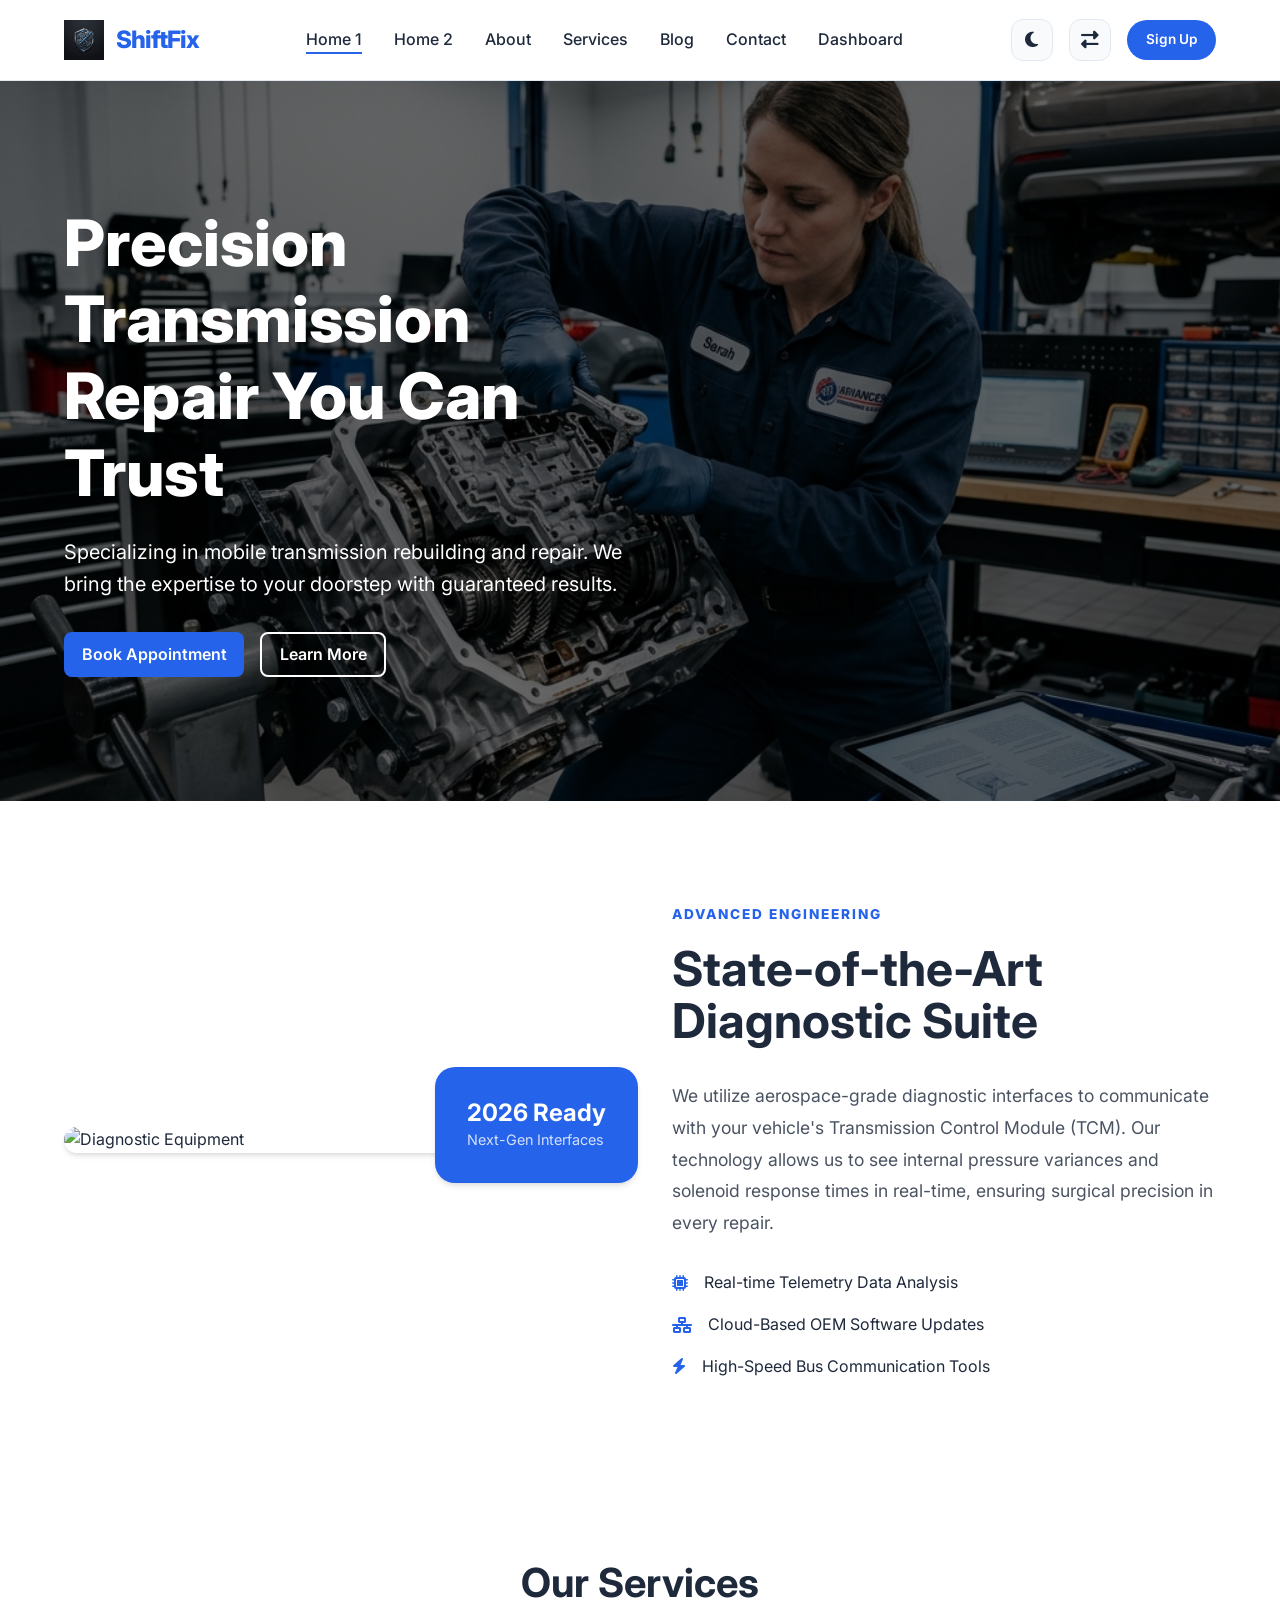
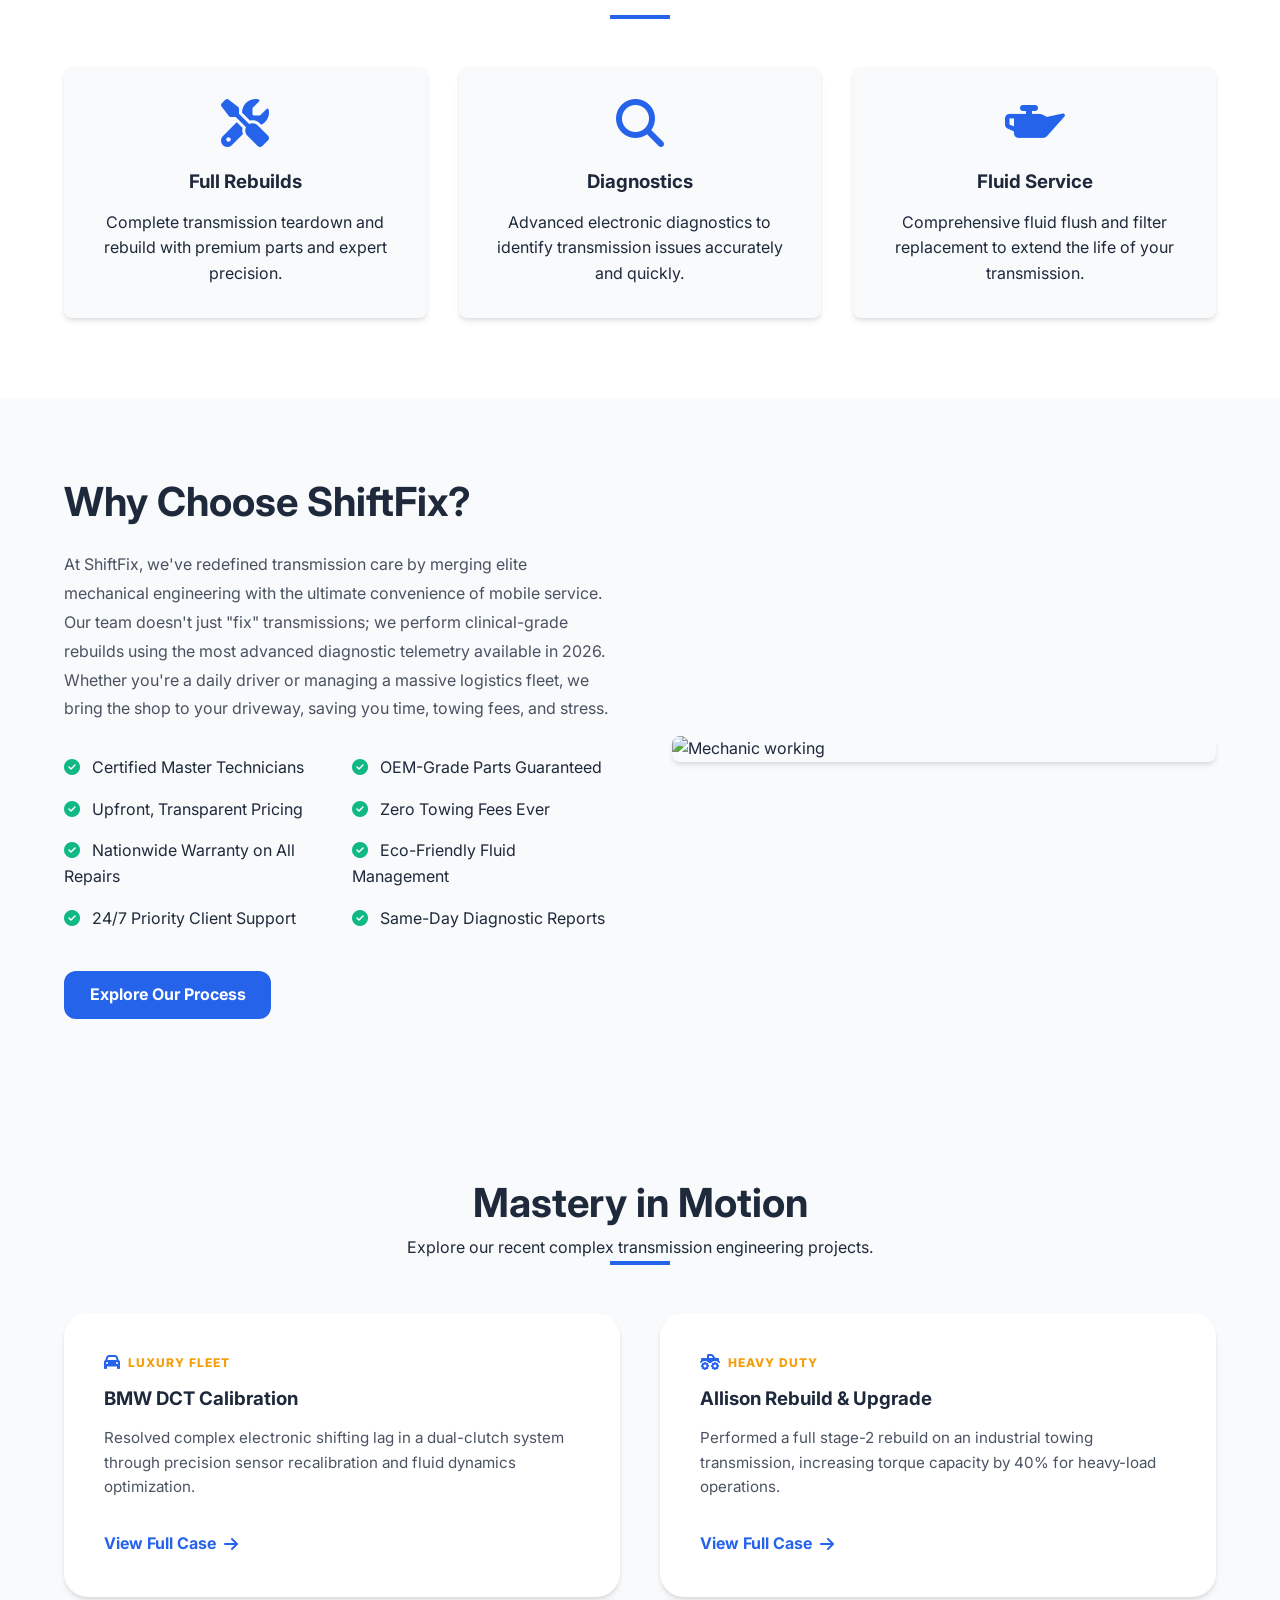
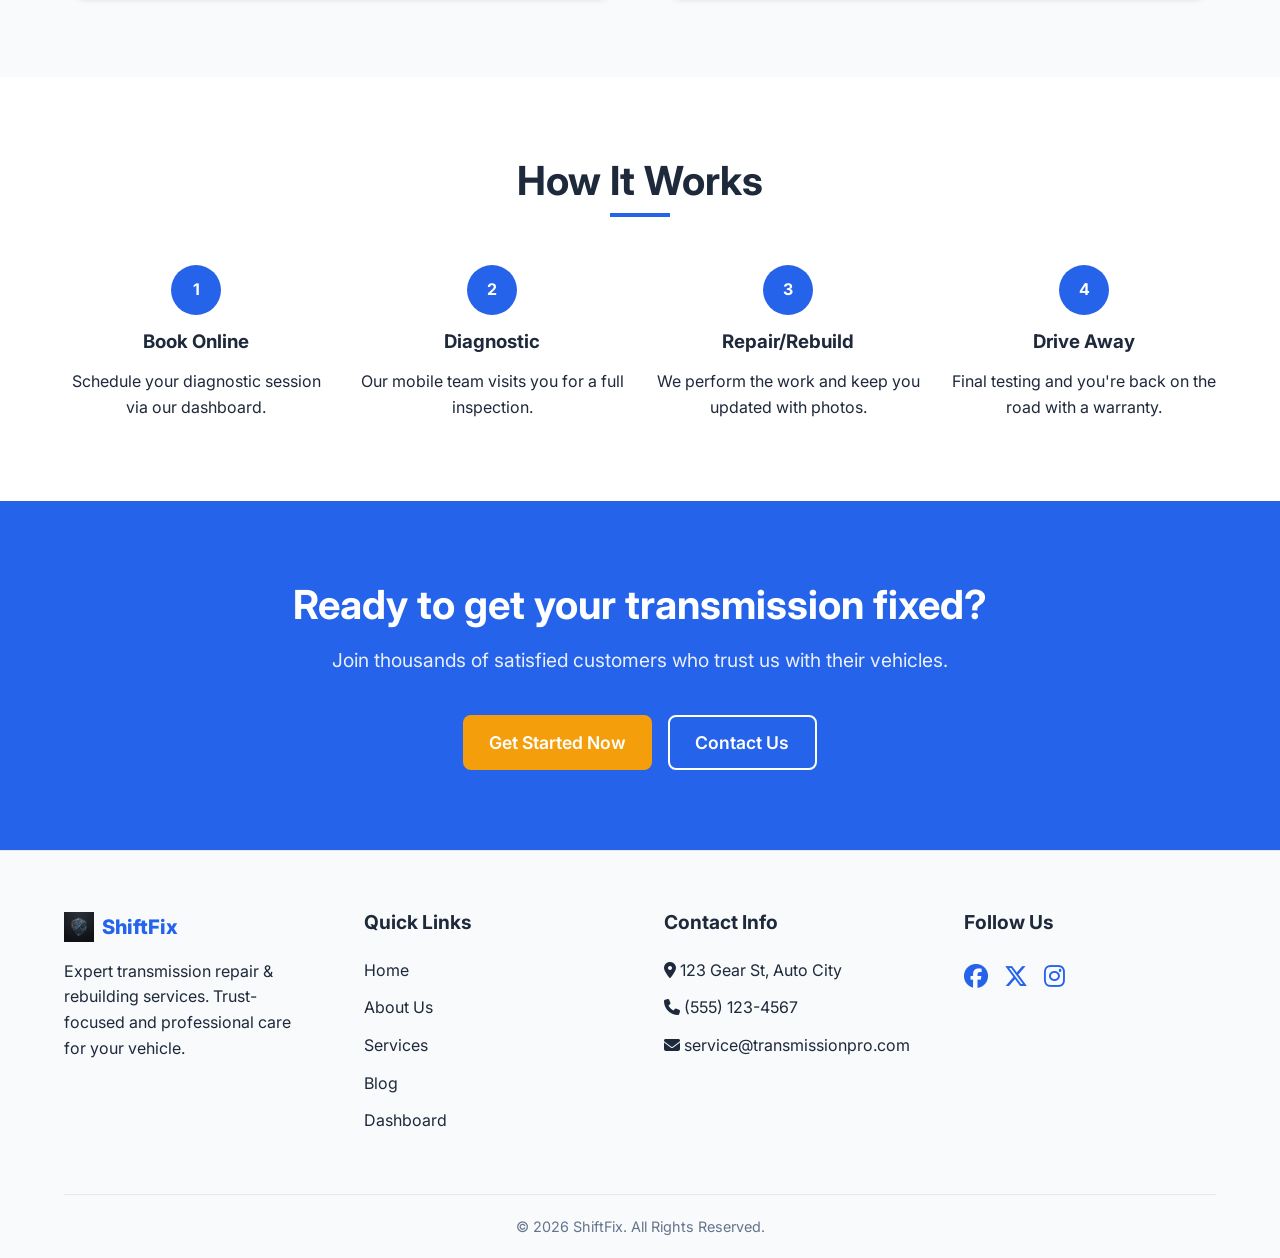
==== commit dbdf2fb6: "index" ====
--- a/index.html
+++ b/index.html
@@ -117,7 +117,7 @@
                 <div class="why-us-content">
                     <h2 style="font-size: 2.5rem; margin-bottom: 1.5rem;">Why Choose ShiftFix?</h2>
                     <p style="margin-bottom: 2rem; line-height: 1.8; opacity: 0.8;">At ShiftFix, we've redefined transmission care by merging elite mechanical engineering with the ultimate convenience of mobile service. Our team doesn't just "fix" transmissions; we perform clinical-grade rebuilds using the most advanced diagnostic telemetry available in 2026. Whether you're a daily driver or managing a massive logistics fleet, we bring the shop to your driveway, saving you time, towing fees, and stress.</p>
-                    <div style="display: grid; grid-template-columns: 1fr 1fr; gap: 1rem 2rem;">
+                    <div class="why-us-grid" style="display: grid; grid-template-columns: 1fr 1fr; gap: 1rem 2rem;">
                         <ul style="display: flex; flex-direction: column; gap: 1rem; list-style: none; padding: 0;">
                             <li><i class="fas fa-check-circle" style="color: var(--success); margin-right: 0.5rem;"></i> Certified Master Technicians</li>
                             <li><i class="fas fa-check-circle" style="color: var(--success); margin-right: 0.5rem;"></i> Upfront, Transparent Pricing</li>
@@ -131,7 +131,7 @@
                             <li><i class="fas fa-check-circle" style="color: var(--success); margin-right: 0.5rem;"></i> Same-Day Diagnostic Reports</li>
                         </ul>
                     </div>
-                    <a href="about.html" class="btn btn-primary" style="margin-top: 2.5rem; display: inline-block; padding: 1rem 2.5rem; border-radius: 12px; font-weight: 700;">Explore Our Process</a>
+                    <a href="about.html" class="btn btn-primary" style="margin-top: 2.5rem; display: inline-block; padding: 0.7rem 1.6rem; border-radius: 12px; font-weight: 700;">Explore Our Process</a>
                 </div>
                 <div class="why-us-image">
                     <img src="https://images.pexels.com/photos/7564866/pexels-photo-7564866.jpeg" alt="Mechanic working"
@@ -236,11 +236,11 @@
                 <h2 style="font-size: 2.5rem; margin-bottom: 1rem;">Ready to get your transmission fixed?</h2>
                 <p style="font-size: 1.2rem; margin-bottom: 2.5rem; opacity: 0.9;">Join thousands of satisfied customers
                     who trust us with their vehicles.</p>
-                <div style="display: flex; gap: 1rem; justify-content: center; flex-wrap: wrap;">
-                    <a href="signup.html" class="btn btn-secondary" style="font-size: 1.1rem; padding: 1rem 2rem;">Get
+                <div class="cta-btns" style="display: flex; gap: 1rem; justify-content: center; flex-wrap: wrap;">
+                    <a href="signup.html" class="btn btn-secondary" style="font-size: 1.1rem; padding: 0.7rem 1.6rem;">Get
                         Started Now</a>
                     <a href="contact.html" class="btn btn-outline"
-                        style="border-color: white; color: white; font-size: 1.1rem; padding: 1rem 2rem;">Contact Us</a>
+                        style="border-color: white; color: white; font-size: 1.1rem; padding: 0.7rem 1.6rem;">Contact Us</a>
                 </div>
             </div>
         </section>
--- a/css/style.css
+++ b/css/style.css
@@ -147,7 +147,7 @@
 
 @media (max-width: 767px) {
     .container {
-        padding: 0 1rem;
+        padding: 0 1.5rem;
     }
 }
 
@@ -156,7 +156,7 @@
     display: inline-flex;
     align-items: center;
     justify-content: center;
-    padding: 0.75rem 1.5rem;
+    padding: 0.5rem 1.1rem;
     border-radius: var(--border-radius);
     font-weight: 600;
     cursor: pointer;
@@ -340,12 +340,16 @@
     opacity: 0;
     visibility: hidden;
     transition: var(--transition);
-    z-index: 999;
-}
-
-.scroll-top.show {
-    opacity: 1;
-    visibility: visible;
+    z-index: 1001; /* Higher than footer and other elements */
+}
+
+@media (max-width: 767px) {
+    .scroll-top {
+        bottom: 1.5rem;
+        right: 1.5rem;
+        width: 40px;
+        height: 40px;
+    }
 }
 
 /* Theme & RTL Toggles */
@@ -503,6 +507,57 @@
     .nav-actions {
         gap: 0.25rem;
     }
+
+    /* Stack buttons on mobile */
+    .hero-btns, .cta-btns {
+        flex-direction: column !important;
+        width: 100%;
+    }
+
+    .hero-btns .btn, .cta-btns .btn {
+        width: 100%;
+    }
+
+    /* Why Choose Us Grid Fix */
+    .why-us-grid, .stats-grid {
+        grid-template-columns: 1fr !important;
+    }
+
+    /* Section Spacing */
+    section {
+        padding: 60px 0;
+    }
+}
+
+/* Tablet Optimizations */
+@media (min-width: 768px) and (max-width: 1023px) {
+    section {
+        padding: 80px 0;
+    }
+
+    #cta {
+        padding: 100px 0;
+    }
+
+    /* Estimator Tablet Fix */
+    .estimator-info, .estimator-form {
+        padding: 3rem !important;
+    }
+}
+
+/* Mobile Specific Fixes */
+@media (max-width: 767px) {
+    .estimator-info, .estimator-form {
+        padding: 2.5rem 1.5rem !important;
+    }
+    
+    .estimator-card {
+        border-radius: 20px !important;
+    }
+
+    .estimator-info h2 {
+        font-size: 2rem !important;
+    }
 }
 
 @media (max-width: 360px) {
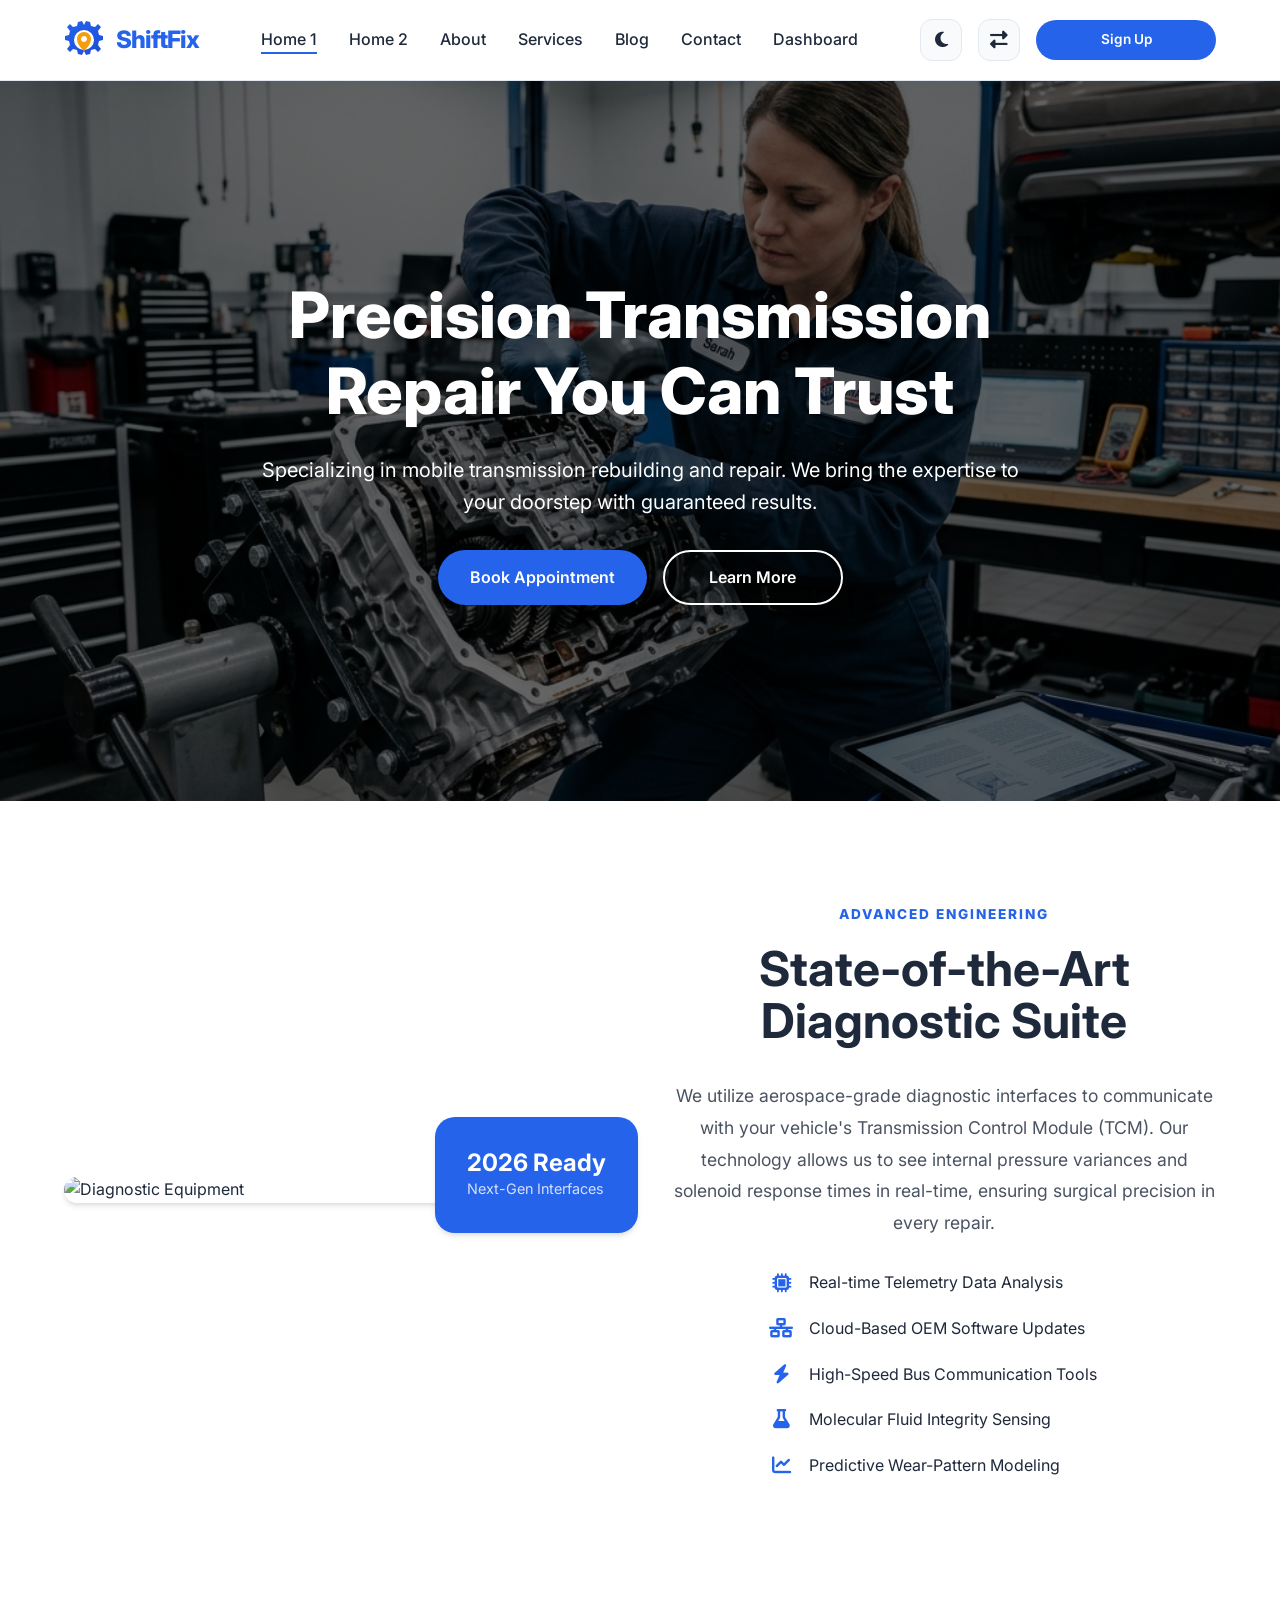
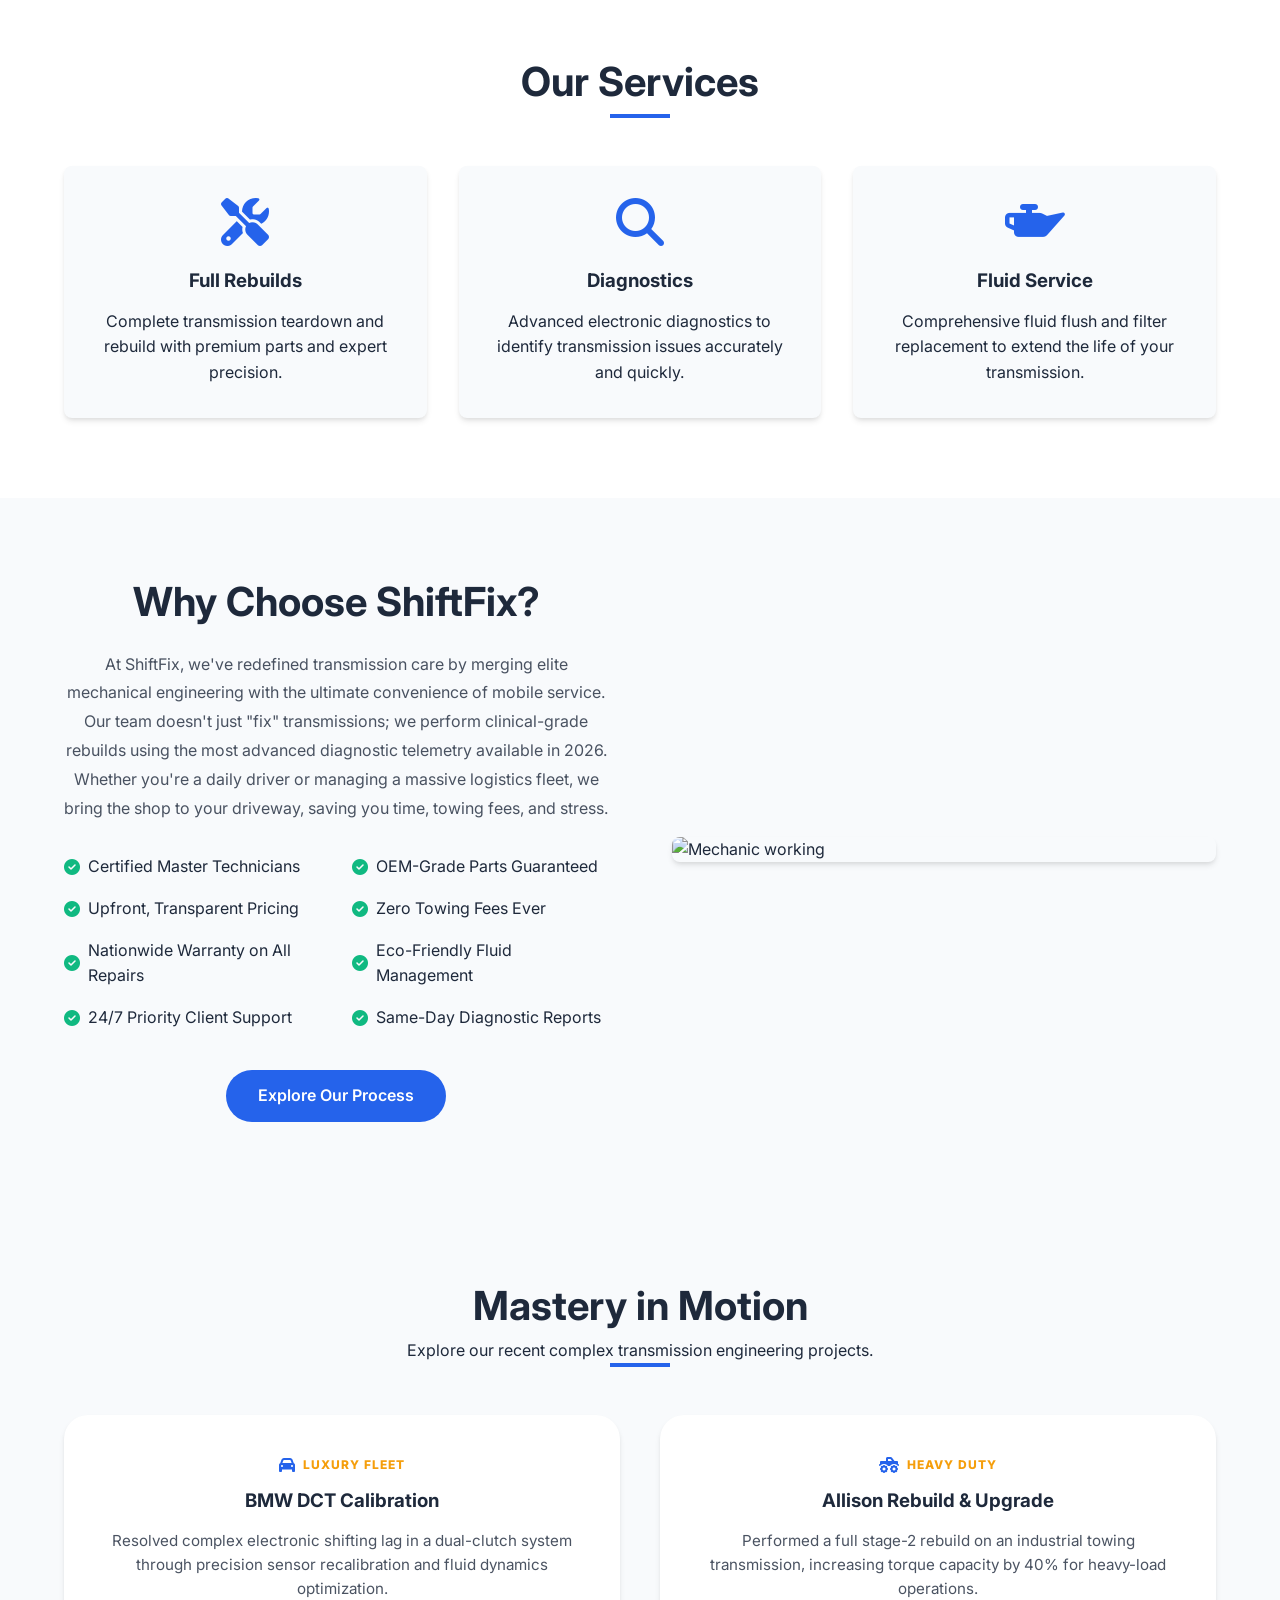
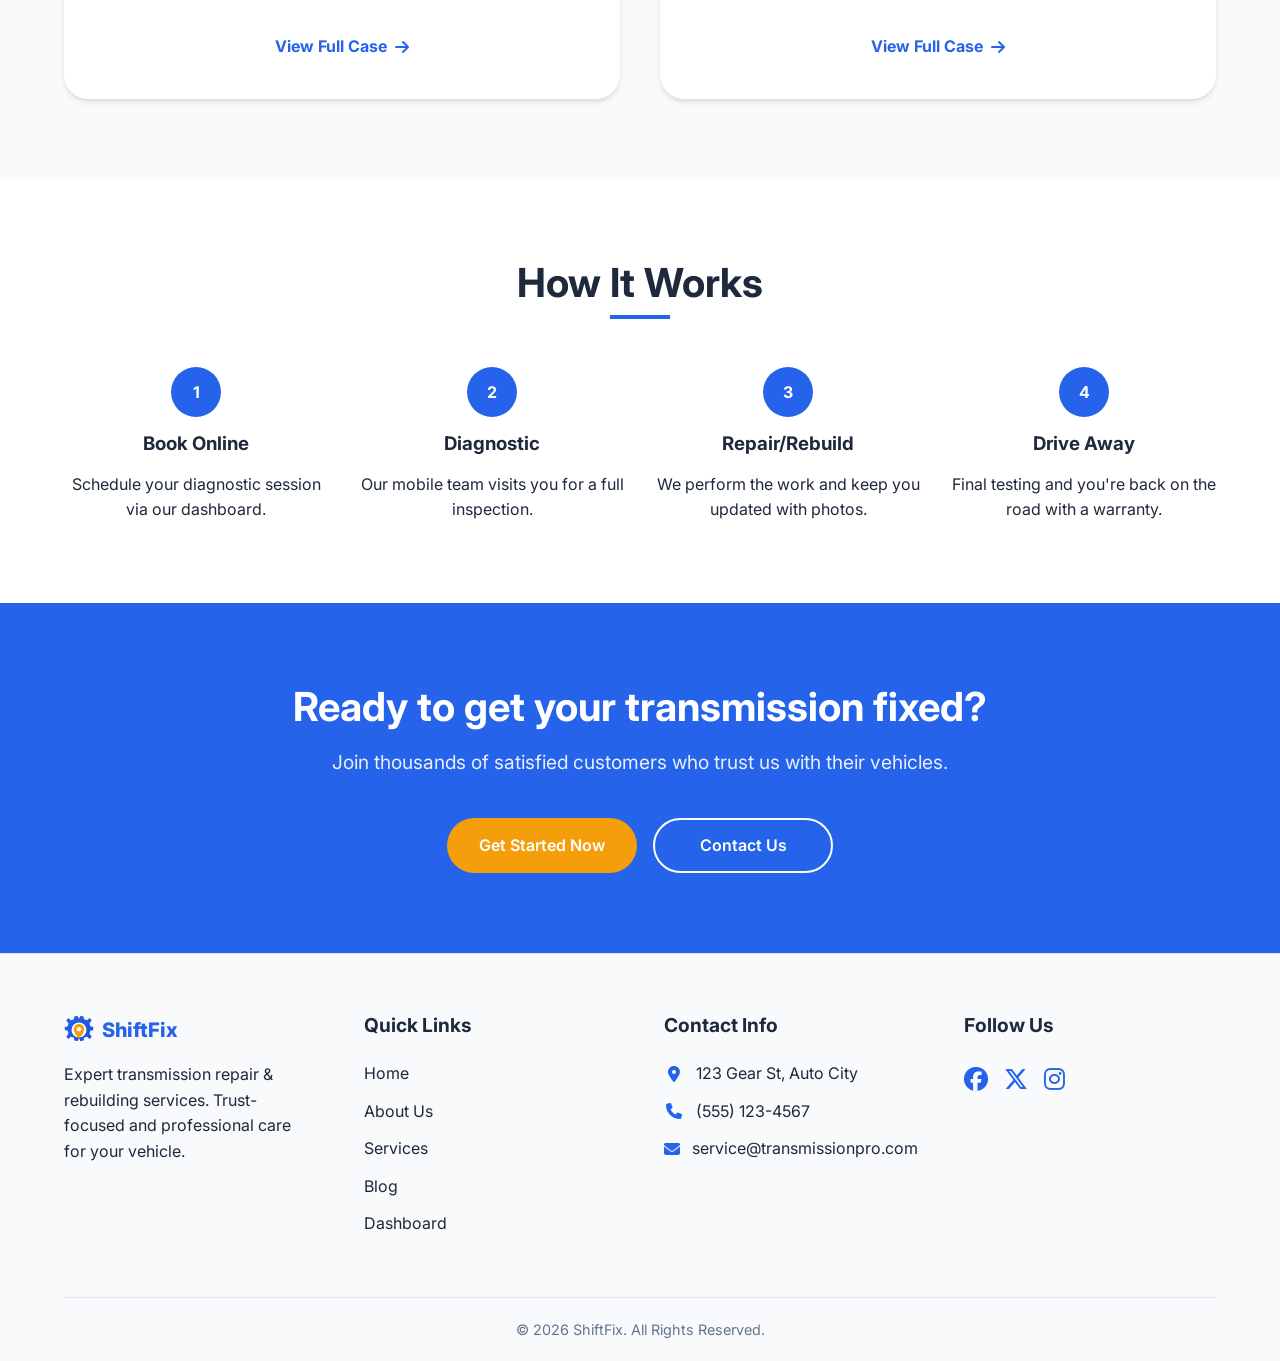
==== commit 0ca885c8: "dashboard" ====
--- a/index.html
+++ b/index.html
@@ -14,7 +14,8 @@
     <!-- Icons -->
     <link rel="stylesheet" href="https://cdnjs.cloudflare.com/ajax/libs/font-awesome/6.5.1/css/all.min.css">
     <!-- Favicon -->
-    <link rel="icon" type="image/png" href="assets/mechanical_logo.png">
+    <link rel="shortcut icon" href="assets/shiftfix_logo.svg" type="image/svg+xml">
+    <link rel="icon" href="assets/shiftfix_logo.svg" type="image/svg+xml">
     <!-- Styles -->
     <link rel="stylesheet" href="css/style.css">
 </head>
@@ -26,15 +27,15 @@
         <!-- Hero Section -->
         <section class="hero-classic"
             style="background: linear-gradient(rgba(0,0,0,0.6), rgba(0,0,0,0.6)), url('assets/transmission_hero_classic.png') no-repeat center center / cover; color: white; height: 80vh; display: flex; align-items: center;">
-            <div class="container">
-                <div class="hero-content" style="max-width: 600px;">
+            <div class="container" style="display: flex; justify-content: center; text-align: center;">
+                <div class="hero-content" style="max-width: 800px;">
                     <h1 style="font-size: clamp(2.5rem, 5vw, 4rem); font-weight: 800; margin-bottom: 1.5rem;">Precision
                         Transmission Repair You Can Trust</h1>
                     <p style="font-size: 1.25rem; margin-bottom: 2rem;">Specializing in mobile transmission rebuilding
                         and repair. We bring the expertise to your doorstep with guaranteed results.</p>
-                    <div class="hero-btns" style="display: flex; gap: 1rem; flex-wrap: wrap;">
+                    <div class="hero-btns" style="display: flex; gap: 1rem; flex-wrap: wrap; justify-content: center;">
                         <a href="contact.html" class="btn btn-primary">Book Appointment</a>
-                        <a href="about.html" class="btn btn-outline" style="border-color: white; color: white;">Learn
+                        <a href="about.html" class="btn btn-white">Learn
                             More</a>
                     </div>
                 </div>
@@ -54,23 +55,49 @@
                         <p style="margin: 0; opacity: 0.8; font-size: 0.9rem;">Next-Gen Interfaces</p>
                     </div>
                 </div>
-                <div class="tech-content">
+                <div class="tech-content" style="text-align: center;">
                     <span
                         style="color: var(--primary-color); font-weight: 800; text-transform: uppercase; letter-spacing: 2px; font-size: 0.85rem;">ADVANCED
                         ENGINEERING</span>
-                    <h2 style="font-size: clamp(2rem, 5vw, 3rem); margin-top: 1rem; margin-bottom: 2rem; line-height: 1.1;">
+                    <h2
+                        style="font-size: clamp(2rem, 5vw, 3rem); margin-top: 1rem; margin-bottom: 2rem; line-height: 1.1;">
                         State-of-the-Art Diagnostic Suite</h2>
                     <p style="font-size: 1.1rem; opacity: 0.8; margin-bottom: 2rem; line-height: 1.8;">We utilize
                         aerospace-grade diagnostic interfaces to communicate with your vehicle's Transmission Control
                         Module (TCM). Our technology allows us to see internal pressure variances and solenoid response
                         times in real-time, ensuring surgical precision in every repair.</p>
-                    <ul style="list-style: none; padding: 0; display: grid; gap: 1rem;">
-                        <li style="display: flex; align-items: center; gap: 1rem;"><i class="fas fa-microchip"
-                                style="color: var(--primary-color);"></i> Real-time Telemetry Data Analysis</li>
-                        <li style="display: flex; align-items: center; gap: 1rem;"><i class="fas fa-network-wired"
-                                style="color: var(--primary-color);"></i> Cloud-Based OEM Software Updates</li>
-                        <li style="display: flex; align-items: center; gap: 1rem;"><i class="fas fa-bolt"
-                                style="color: var(--primary-color);"></i> High-Speed Bus Communication Tools</li>
+                    <ul
+                        style="list-style: none; padding: 0; display: flex; flex-direction: column; align-items: center; gap: 1.25rem;">
+                        <li
+                            style="display: flex; align-items: center; gap: 1rem; width: 100%; max-width: 350px; text-align: left;">
+                            <i class="fas fa-microchip"
+                                style="color: var(--primary-color); width: 24px; font-size: 1.2rem; display: flex; justify-content: center;"></i>
+                            <span>Real-time Telemetry Data Analysis</span>
+                        </li>
+                        <li
+                            style="display: flex; align-items: center; gap: 1rem; width: 100%; max-width: 350px; text-align: left;">
+                            <i class="fas fa-network-wired"
+                                style="color: var(--primary-color); width: 24px; font-size: 1.2rem; display: flex; justify-content: center;"></i>
+                            <span>Cloud-Based OEM Software Updates</span>
+                        </li>
+                        <li
+                            style="display: flex; align-items: center; gap: 1rem; width: 100%; max-width: 350px; text-align: left;">
+                            <i class="fas fa-bolt"
+                                style="color: var(--primary-color); width: 24px; font-size: 1.2rem; display: flex; justify-content: center;"></i>
+                            <span>High-Speed Bus Communication Tools</span>
+                        </li>
+                        <li
+                            style="display: flex; align-items: center; gap: 1rem; width: 100%; max-width: 350px; text-align: left;">
+                            <i class="fas fa-flask"
+                                style="color: var(--primary-color); width: 24px; font-size: 1.2rem; display: flex; justify-content: center;"></i>
+                            <span>Molecular Fluid Integrity Sensing</span>
+                        </li>
+                        <li
+                            style="display: flex; align-items: center; gap: 1rem; width: 100%; max-width: 350px; text-align: left;">
+                            <i class="fas fa-chart-line"
+                                style="color: var(--primary-color); width: 24px; font-size: 1.2rem; display: flex; justify-content: center;"></i>
+                            <span>Predictive Wear-Pattern Modeling</span>
+                        </li>
                     </ul>
                 </div>
             </div>
@@ -84,7 +111,7 @@
                     <div class="underline"></div>
                 </div>
                 <div class="services-grid"
-                    style="display: grid; grid-template-columns: repeat(auto-fit, minmax(min(100%, 280px), 1fr)); gap: 2rem;">
+                    style="display: grid; grid-template-columns: repeat(auto-fit, minmax(min(100%, 280px), 1fr)); gap: 2rem; justify-content: center;">
                     <div class="service-card"
                         style="padding: 2rem; background: var(--card-bg); border-radius: var(--border-radius); box-shadow: var(--shadow); text-align: center;">
                         <i class="fas fa-tools"
@@ -113,25 +140,66 @@
         <!-- Why Choose Us -->
         <section id="why-us" style="background-color: var(--card-bg);">
             <div class="container"
-                style="display: grid; grid-template-columns: repeat(auto-fit, minmax(min(100%, 300px), 1fr)); gap: 4rem; align-items: center;">
-                <div class="why-us-content">
+                style="display: grid; grid-template-columns: repeat(auto-fit, minmax(min(100%, 500px), 1fr)); gap: 4rem; align-items: center;">
+                <div class="why-us-content" style="text-align: center;">
                     <h2 style="font-size: 2.5rem; margin-bottom: 1.5rem;">Why Choose ShiftFix?</h2>
-                    <p style="margin-bottom: 2rem; line-height: 1.8; opacity: 0.8;">At ShiftFix, we've redefined transmission care by merging elite mechanical engineering with the ultimate convenience of mobile service. Our team doesn't just "fix" transmissions; we perform clinical-grade rebuilds using the most advanced diagnostic telemetry available in 2026. Whether you're a daily driver or managing a massive logistics fleet, we bring the shop to your driveway, saving you time, towing fees, and stress.</p>
-                    <div class="why-us-grid" style="display: grid; grid-template-columns: 1fr 1fr; gap: 1rem 2rem;">
-                        <ul style="display: flex; flex-direction: column; gap: 1rem; list-style: none; padding: 0;">
-                            <li><i class="fas fa-check-circle" style="color: var(--success); margin-right: 0.5rem;"></i> Certified Master Technicians</li>
-                            <li><i class="fas fa-check-circle" style="color: var(--success); margin-right: 0.5rem;"></i> Upfront, Transparent Pricing</li>
-                            <li><i class="fas fa-check-circle" style="color: var(--success); margin-right: 0.5rem;"></i> Nationwide Warranty on All Repairs</li>
-                            <li><i class="fas fa-check-circle" style="color: var(--success); margin-right: 0.5rem;"></i> 24/7 Priority Client Support</li>
+                    <p style="margin-bottom: 2rem; line-height: 1.8; opacity: 0.8;">At ShiftFix, we've redefined
+                        transmission care by merging elite mechanical engineering with the ultimate convenience of
+                        mobile service. Our team doesn't just "fix" transmissions; we perform clinical-grade rebuilds
+                        using the most advanced diagnostic telemetry available in 2026. Whether you're a daily driver or
+                        managing a massive logistics fleet, we bring the shop to your driveway, saving you time, towing
+                        fees, and stress.</p>
+                    <div class="why-us-grid"
+                        style="display: grid; grid-template-columns: repeat(auto-fit, minmax(200px, 1fr)); gap: 1rem 2rem; justify-content: center;">
+                        <ul
+                            style="display: flex; flex-direction: column; gap: 1rem; list-style: none; padding: 0; align-items: center;">
+                            <li
+                                style="display: flex; align-items: center; gap: 0.5rem; width: 100%; max-width: 280px; text-align: left;">
+                                <i class="fas fa-check-circle" style="color: var(--success);"></i> Certified Master
+                                Technicians
+                            </li>
+                            <li
+                                style="display: flex; align-items: center; gap: 0.5rem; width: 100%; max-width: 280px; text-align: left;">
+                                <i class="fas fa-check-circle" style="color: var(--success);"></i> Upfront, Transparent
+                                Pricing
+                            </li>
+                            <li
+                                style="display: flex; align-items: center; gap: 0.5rem; width: 100%; max-width: 280px; text-align: left;">
+                                <i class="fas fa-check-circle" style="color: var(--success);"></i> Nationwide Warranty
+                                on All Repairs
+                            </li>
+                            <li
+                                style="display: flex; align-items: center; gap: 0.5rem; width: 100%; max-width: 280px; text-align: left;">
+                                <i class="fas fa-check-circle" style="color: var(--success);"></i> 24/7 Priority Client
+                                Support
+                            </li>
                         </ul>
-                        <ul style="display: flex; flex-direction: column; gap: 1rem; list-style: none; padding: 0;">
-                            <li><i class="fas fa-check-circle" style="color: var(--success); margin-right: 0.5rem;"></i> OEM-Grade Parts Guaranteed</li>
-                            <li><i class="fas fa-check-circle" style="color: var(--success); margin-right: 0.5rem;"></i> Zero Towing Fees Ever</li>
-                            <li><i class="fas fa-check-circle" style="color: var(--success); margin-right: 0.5rem;"></i> Eco-Friendly Fluid Management</li>
-                            <li><i class="fas fa-check-circle" style="color: var(--success); margin-right: 0.5rem;"></i> Same-Day Diagnostic Reports</li>
+                        <ul
+                            style="display: flex; flex-direction: column; gap: 1rem; list-style: none; padding: 0; align-items: center;">
+                            <li
+                                style="display: flex; align-items: center; gap: 0.5rem; width: 100%; max-width: 280px; text-align: left;">
+                                <i class="fas fa-check-circle" style="color: var(--success);"></i> OEM-Grade Parts
+                                Guaranteed
+                            </li>
+                            <li
+                                style="display: flex; align-items: center; gap: 0.5rem; width: 100%; max-width: 280px; text-align: left;">
+                                <i class="fas fa-check-circle" style="color: var(--success);"></i> Zero Towing Fees Ever
+                            </li>
+                            <li
+                                style="display: flex; align-items: center; gap: 0.5rem; width: 100%; max-width: 280px; text-align: left;">
+                                <i class="fas fa-check-circle" style="color: var(--success);"></i> Eco-Friendly Fluid
+                                Management
+                            </li>
+                            <li
+                                style="display: flex; align-items: center; gap: 0.5rem; width: 100%; max-width: 280px; text-align: left;">
+                                <i class="fas fa-check-circle" style="color: var(--success);"></i> Same-Day Diagnostic
+                                Reports
+                            </li>
                         </ul>
                     </div>
-                    <a href="about.html" class="btn btn-primary" style="margin-top: 2.5rem; display: inline-block; padding: 0.7rem 1.6rem; border-radius: 12px; font-weight: 700;">Explore Our Process</a>
+                    <a href="about.html" class="btn btn-primary"
+                        style="margin-top: 2.5rem;">Explore
+                        Our Process</a>
                 </div>
                 <div class="why-us-image">
                     <img src="https://images.pexels.com/photos/7564866/pexels-photo-7564866.jpeg" alt="Mechanic working"
@@ -148,11 +216,12 @@
                     <p>Explore our recent complex transmission engineering projects.</p>
                     <div class="underline"></div>
                 </div>
-                <div style="display: grid; grid-template-columns: repeat(auto-fit, minmax(350px, 1fr)); gap: 2.5rem;">
+                <div style="display: grid; grid-template-columns: repeat(auto-fit, minmax(min(100%, 500px), 1fr)); gap: 2.5rem;">
                     <div style="background: var(--bg-color); border-radius: 24px; overflow: hidden; box-shadow: var(--shadow); transition: var(--transition);"
                         class="card-hover">
-                        <div style="padding: 2.5rem;">
-                            <div style="display: flex; align-items: center; gap: 0.5rem; margin-bottom: 1rem;">
+                        <div style="padding: 2.5rem; text-align: center;">
+                            <div
+                                style="display: flex; align-items: center; gap: 0.5rem; margin-bottom: 1rem; justify-content: center;">
                                 <i class="fas fa-car" style="color: var(--primary-color);"></i>
                                 <span
                                     style="color: var(--secondary-color); font-weight: 800; font-size: 0.75rem; text-transform: uppercase; letter-spacing: 1px;">Luxury
@@ -163,14 +232,15 @@
                                 electronic shifting lag in a dual-clutch system through precision sensor recalibration
                                 and fluid dynamics optimization.</p>
                             <a href="#"
-                                style="color: var(--primary-color); font-weight: 700; display: flex; align-items: center; gap: 0.5rem;">View
+                                style="color: var(--primary-color); font-weight: 700; display: flex; align-items: center; gap: 0.5rem; justify-content: center;">View
                                 Full Case <i class="fas fa-arrow-right"></i></a>
                         </div>
                     </div>
                     <div style="background: var(--bg-color); border-radius: 24px; overflow: hidden; box-shadow: var(--shadow); transition: var(--transition);"
                         class="card-hover">
-                        <div style="padding: 2.5rem;">
-                            <div style="display: flex; align-items: center; gap: 0.5rem; margin-bottom: 1rem;">
+                        <div style="padding: 2.5rem; text-align: center;">
+                            <div
+                                style="display: flex; align-items: center; gap: 0.5rem; margin-bottom: 1rem; justify-content: center;">
                                 <i class="fas fa-truck-monster" style="color: var(--primary-color);"></i>
                                 <span
                                     style="color: var(--secondary-color); font-weight: 800; font-size: 0.75rem; text-transform: uppercase; letter-spacing: 1px;">Heavy
@@ -181,7 +251,7 @@
                                 rebuild on an industrial towing transmission, increasing torque capacity by 40% for
                                 heavy-load operations.</p>
                             <a href="#"
-                                style="color: var(--primary-color); font-weight: 700; display: flex; align-items: center; gap: 0.5rem;">View
+                                style="color: var(--primary-color); font-weight: 700; display: flex; align-items: center; gap: 0.5rem; justify-content: center;">View
                                 Full Case <i class="fas fa-arrow-right"></i></a>
                         </div>
                     </div>
@@ -237,10 +307,10 @@
                 <p style="font-size: 1.2rem; margin-bottom: 2.5rem; opacity: 0.9;">Join thousands of satisfied customers
                     who trust us with their vehicles.</p>
                 <div class="cta-btns" style="display: flex; gap: 1rem; justify-content: center; flex-wrap: wrap;">
-                    <a href="signup.html" class="btn btn-secondary" style="font-size: 1.1rem; padding: 0.7rem 1.6rem;">Get
+                    <a href="signup.html" class="btn btn-secondary">Get
                         Started Now</a>
-                    <a href="contact.html" class="btn btn-outline"
-                        style="border-color: white; color: white; font-size: 1.1rem; padding: 0.7rem 1.6rem;">Contact Us</a>
+                    <a href="contact.html" class="btn btn-white">Contact
+                        Us</a>
                 </div>
             </div>
         </section>
--- a/css/style.css
+++ b/css/style.css
@@ -30,12 +30,12 @@
 
 /* Dark Mode Overrides */
 [data-theme='dark'] {
-    --bg-color: #0f172a;
+    --bg-color: #000000;
     --text-color: #f8fafc;
-    --card-bg: #1e293b;
-    --border-color: #334155;
-    --header-bg: rgba(15, 23, 42, 0.8);
-    --shadow: 0 10px 15px -3px rgba(0, 0, 0, 0.3);
+    --card-bg: #111111;
+    --border-color: #222222;
+    --header-bg: rgba(0, 0, 0, 0.8);
+    --shadow: 0 10px 15px -3px rgba(0, 0, 0, 0.5);
 }
 
 /* RTL Overrides & Logical Properties */
@@ -90,7 +90,7 @@
 
 /* Logical Properties for Modern Browsers */
 .btn, .service-card, .footer-col, .step {
-    text-align: start;
+    text-align: center;
 }
 
 /* Global Styles */
@@ -156,14 +156,17 @@
     display: inline-flex;
     align-items: center;
     justify-content: center;
-    padding: 0.5rem 1.1rem;
-    border-radius: var(--border-radius);
+    padding: 0.8rem 2rem;
+    border-radius: 50px;
     font-weight: 600;
     cursor: pointer;
     border: none;
     transition: var(--transition);
     font-family: inherit;
     gap: 0.5rem;
+    min-width: 180px;
+    font-size: 1rem;
+    white-space: nowrap;
 }
 
 .btn-primary {
@@ -204,6 +207,17 @@
     background-color: var(--primary-color);
     color: white;
     border-color: var(--primary-color);
+}
+
+.btn-white {
+    background-color: transparent;
+    border: 2px solid white;
+    color: white;
+}
+
+.btn-white:hover {
+    background-color: white;
+    color: var(--primary-color);
 }
 
 /* Header */
@@ -306,6 +320,14 @@
     margin-bottom: 3rem;
 }
 
+.footer-col {
+    text-align: left;
+}
+
+.footer-col ul {
+    padding: 0;
+}
+
 .footer-col h4 {
     margin-bottom: 1.5rem;
     font-size: 1.2rem;
@@ -313,6 +335,17 @@
 
 .footer-col ul li {
     margin-bottom: 0.75rem;
+    display: flex;
+    align-items: center;
+    justify-content: flex-start;
+    gap: 0.75rem;
+}
+
+.footer-col ul li i {
+    width: 20px;
+    color: var(--primary-color);
+    display: flex;
+    justify-content: center;
 }
 
 .footer-bottom {
@@ -340,7 +373,20 @@
     opacity: 0;
     visibility: hidden;
     transition: var(--transition);
-    z-index: 1001; /* Higher than footer and other elements */
+    z-index: 1001;
+    box-shadow: var(--shadow);
+}
+
+.scroll-top.show {
+    opacity: 1;
+    visibility: visible;
+    transform: translateY(0);
+}
+
+.scroll-top:hover {
+    background-color: var(--secondary-color);
+    transform: translateY(-5px);
+    box-shadow: 0 10px 20px rgba(0, 0, 0, 0.2);
 }
 
 @media (max-width: 767px) {
@@ -384,7 +430,7 @@
     width: 100%;
     height: 0;
     background-color: var(--bg-color);
-    overflow: hidden;
+    overflow-y: auto;
     transition: var(--transition);
     z-index: 999;
     border-bottom: 1px solid var(--border-color);
@@ -393,8 +439,9 @@
 }
 
 .mobile-menu.active {
-    height: calc(100vh - 80px);
-    padding: 2rem;
+    height: auto;
+    max-height: calc(100vh - 80px);
+    padding: 2rem 1.5rem;
     visibility: visible;
     opacity: 1;
 }
@@ -402,13 +449,24 @@
 .mobile-menu ul {
     display: flex;
     flex-direction: column;
-    gap: 1.5rem;
+    gap: 1rem;
     align-items: center;
 }
 
 .mobile-menu ul li a {
     font-size: 1.5rem;
     font-weight: 600;
+    transition: var(--transition);
+    padding: 0.5rem 1.5rem;
+    border-radius: 12px;
+    display: block;
+    width: 100%;
+}
+
+.mobile-menu ul li a.active {
+    color: var(--primary-color);
+    background: rgba(37, 99, 235, 0.1);
+    border-left: 4px solid var(--primary-color);
 }
 
 .mobile-ctas {
@@ -442,6 +500,14 @@
     filter: drop-shadow(0 0 10px rgba(37, 99, 235, 0.6));
 }
 
+.card-hover:hover {
+    transform: translateY(-5px);
+    box-shadow: 0 10px 25px rgba(0, 0, 0, 0.1);
+    border-color: var(--primary-color) !important;
+    background: var(--card-bg) !important;
+}
+
+
 /* Utilities */
 .d-none-mobile {
     display: flex;
@@ -530,13 +596,28 @@
 }
 
 /* Tablet Optimizations */
-@media (min-width: 768px) and (max-width: 1023px) {
+@media (min-width: 768px) and (max-width: 1024px) {
+    .footer-grid {
+        grid-template-columns: 1.2fr 0.8fr 1.5fr 0.8fr;
+        gap: 1.5rem;
+    }
+    
+    .footer-col p, .footer-col ul li {
+        font-size: 0.9rem;
+    }
+    
     section {
         padding: 80px 0;
     }
 
     #cta {
         padding: 100px 0;
+    }
+
+    /* Constrain large images on tablet */
+    .tech-image, .why-us-image {
+        max-width: 700px;
+        margin: 0 auto 4rem;
     }
 
     /* Estimator Tablet Fix */
@@ -558,6 +639,21 @@
     .estimator-info h2 {
         font-size: 2rem !important;
     }
+
+    /* Fix badge overflow on mobile */
+    .tech-image {
+        margin-bottom: 3rem;
+    }
+    
+    .tech-image div {
+        right: 0 !important;
+        bottom: -20px !important;
+        padding: 1rem !important;
+    }
+    
+    .tech-image div h4 {
+        font-size: 1.1rem !important;
+    }
 }
 
 @media (max-width: 360px) {
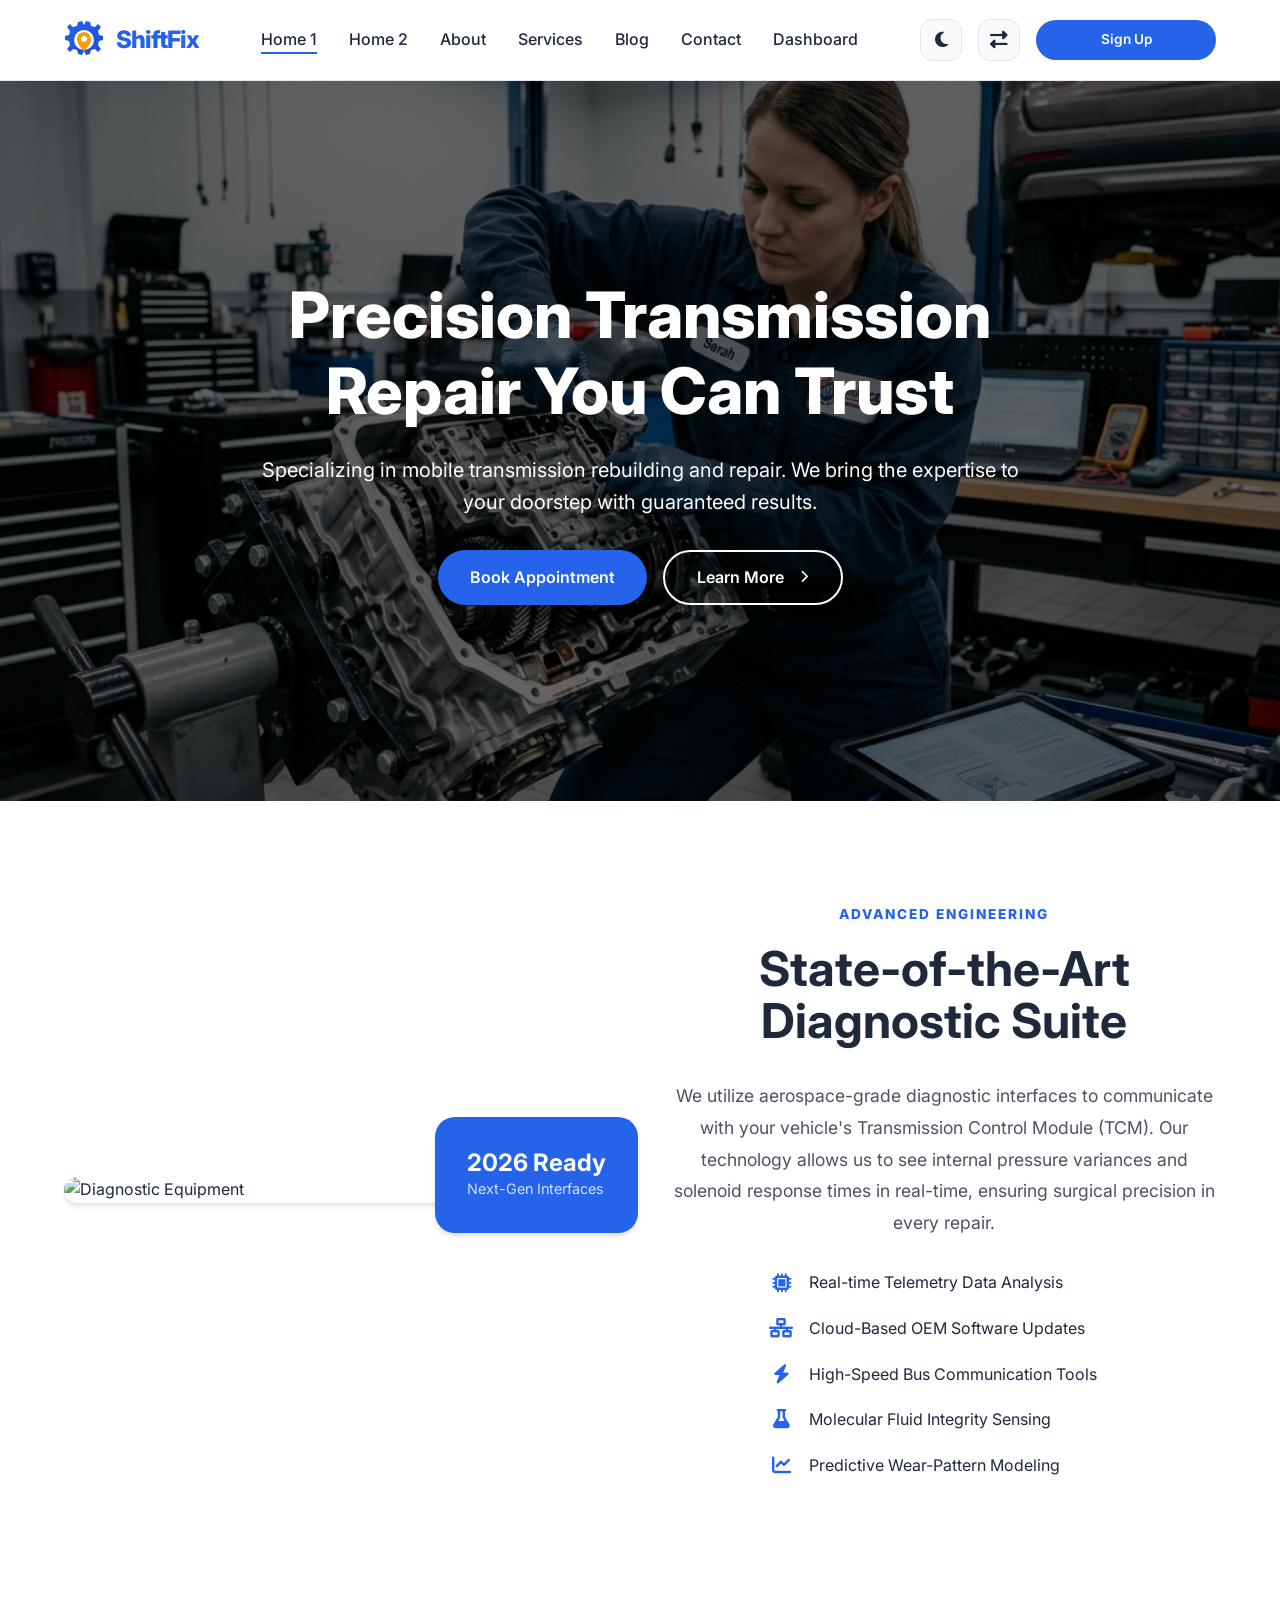
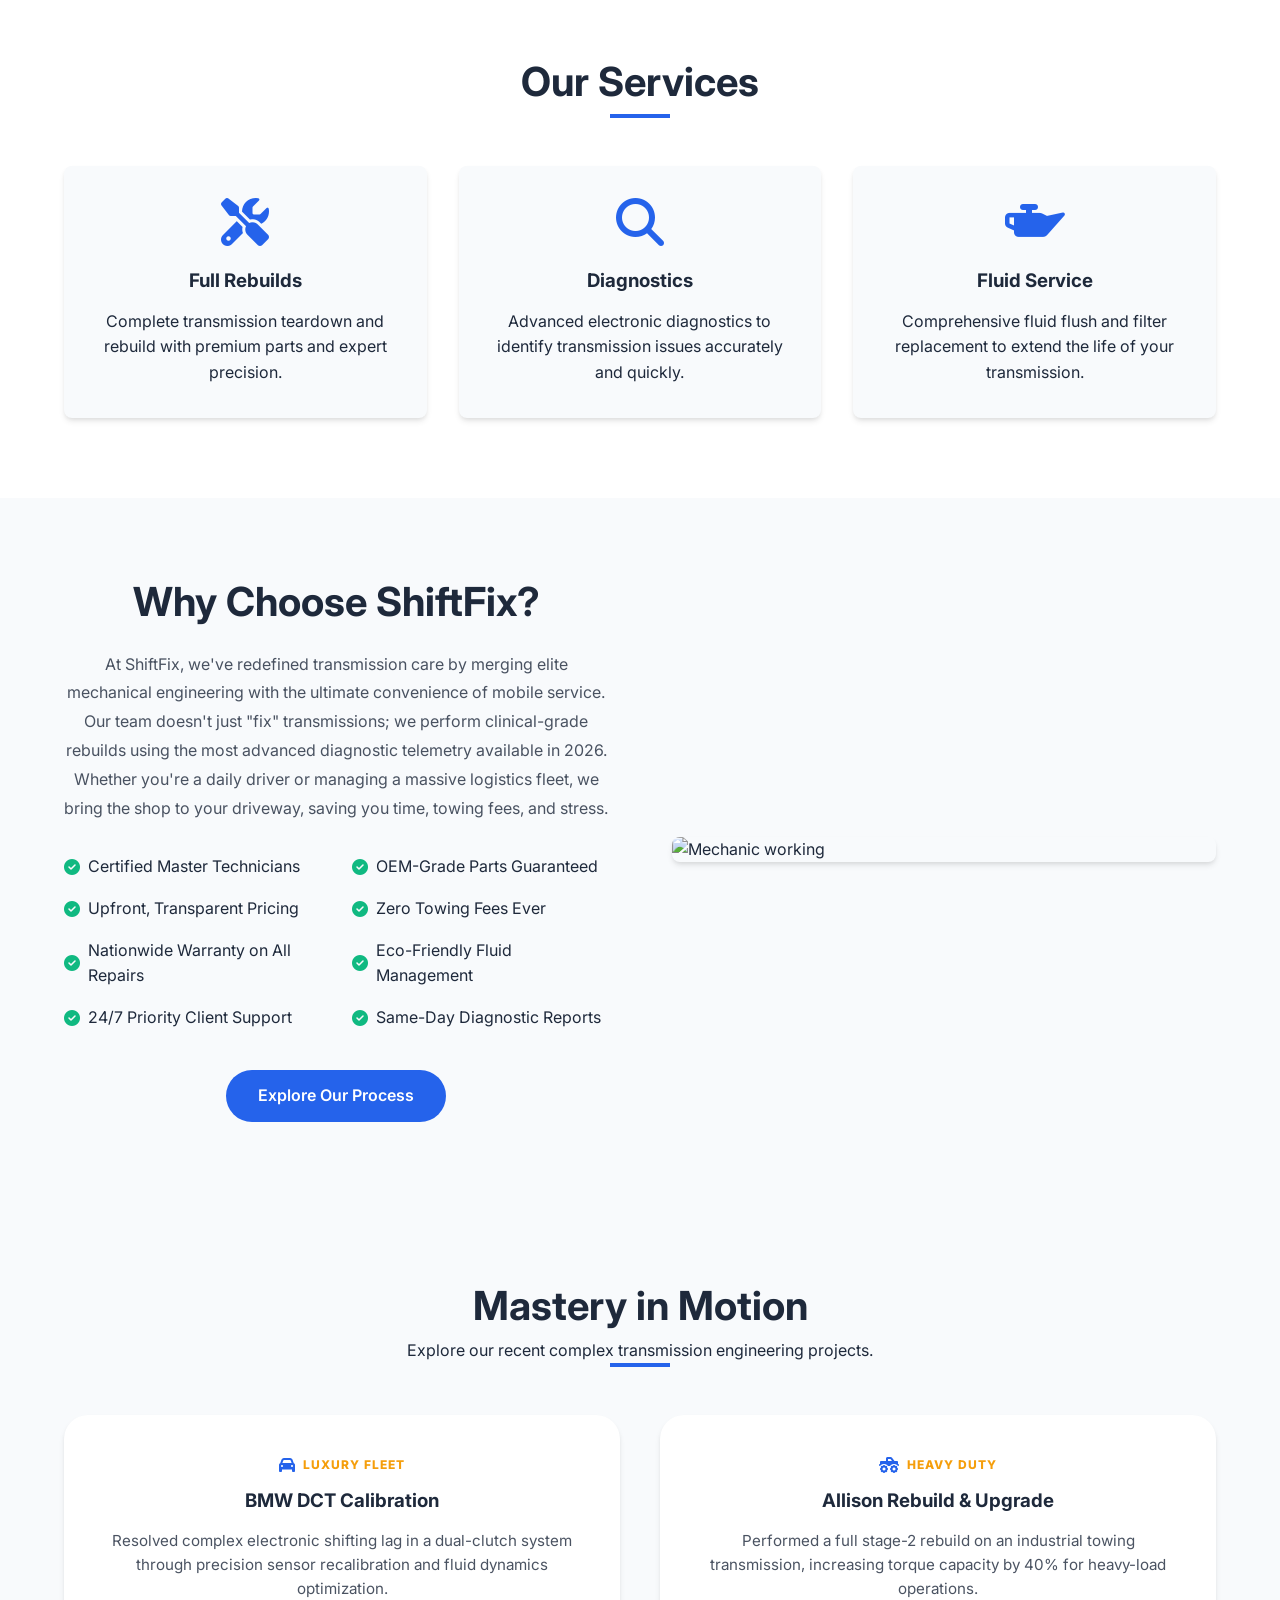
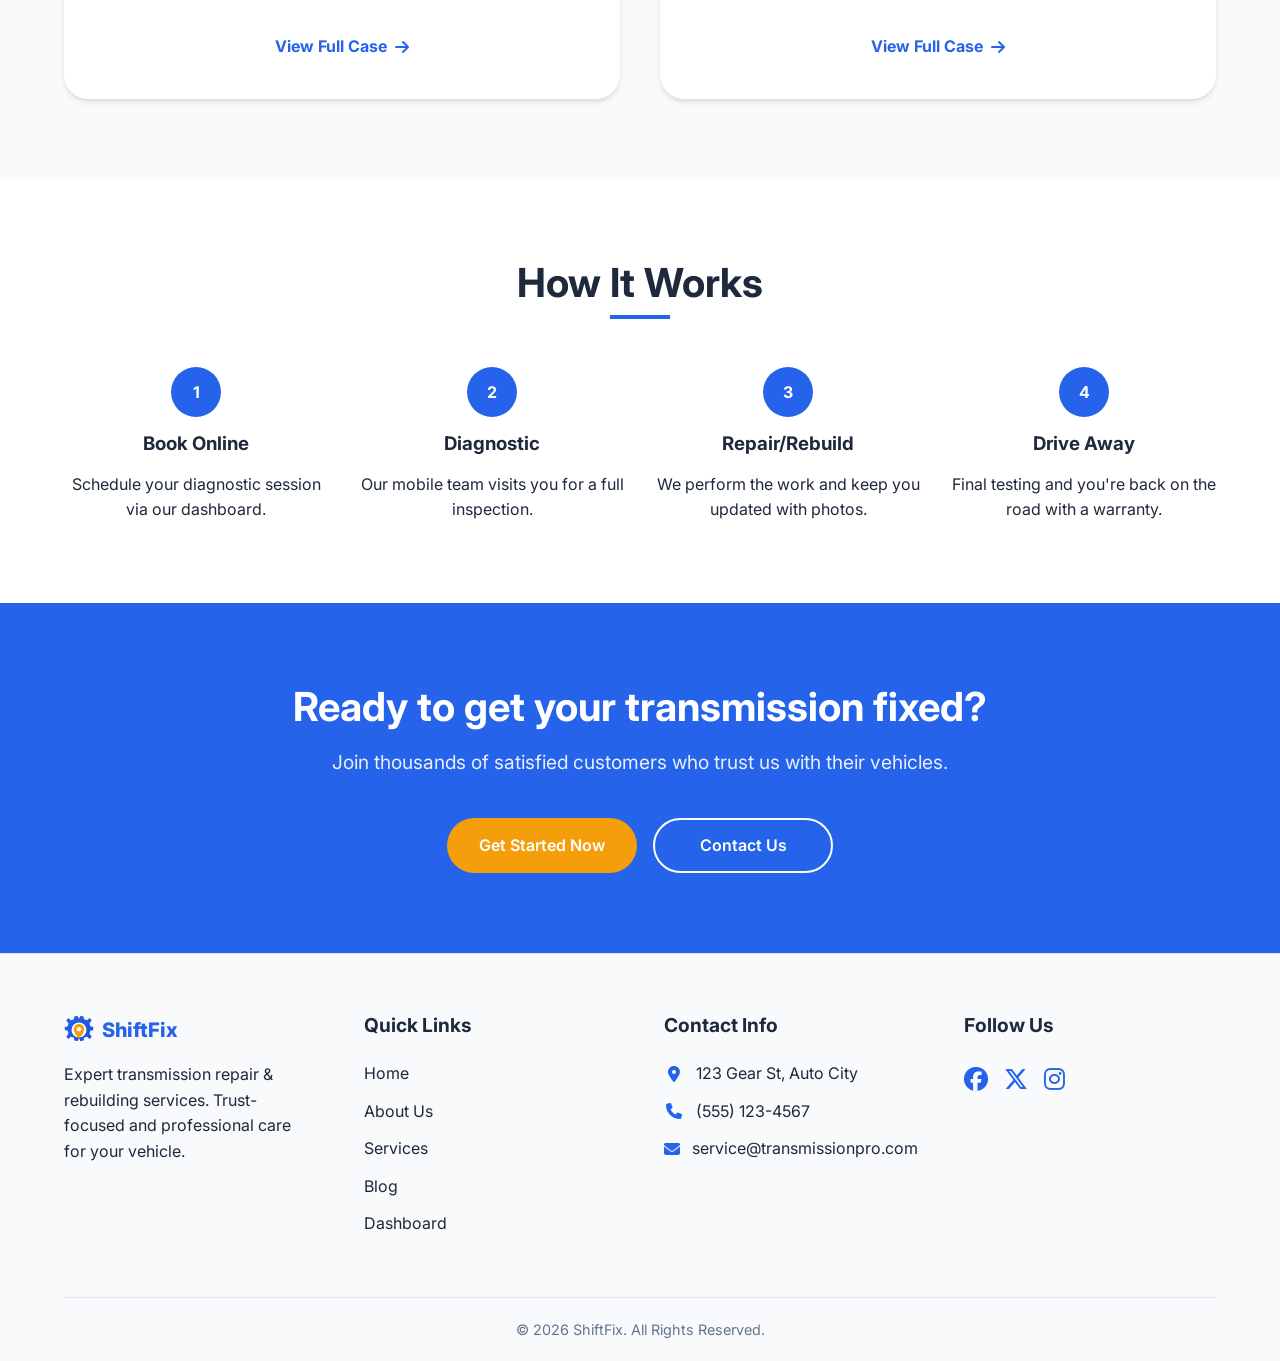
==== commit 19358757: "index" ====
--- a/index.html
+++ b/index.html
@@ -35,8 +35,7 @@
                         and repair. We bring the expertise to your doorstep with guaranteed results.</p>
                     <div class="hero-btns" style="display: flex; gap: 1rem; flex-wrap: wrap; justify-content: center;">
                         <a href="contact.html" class="btn btn-primary">Book Appointment</a>
-                        <a href="about.html" class="btn btn-white">Learn
-                            More</a>
+                        <a href="about.html" class="btn btn-outline" style="border-color: white; color: white;">Learn More <i class="fas fa-chevron-right" style="margin-left: 0.5rem; font-size: 0.8rem;"></i></a>
                     </div>
                 </div>
             </div>
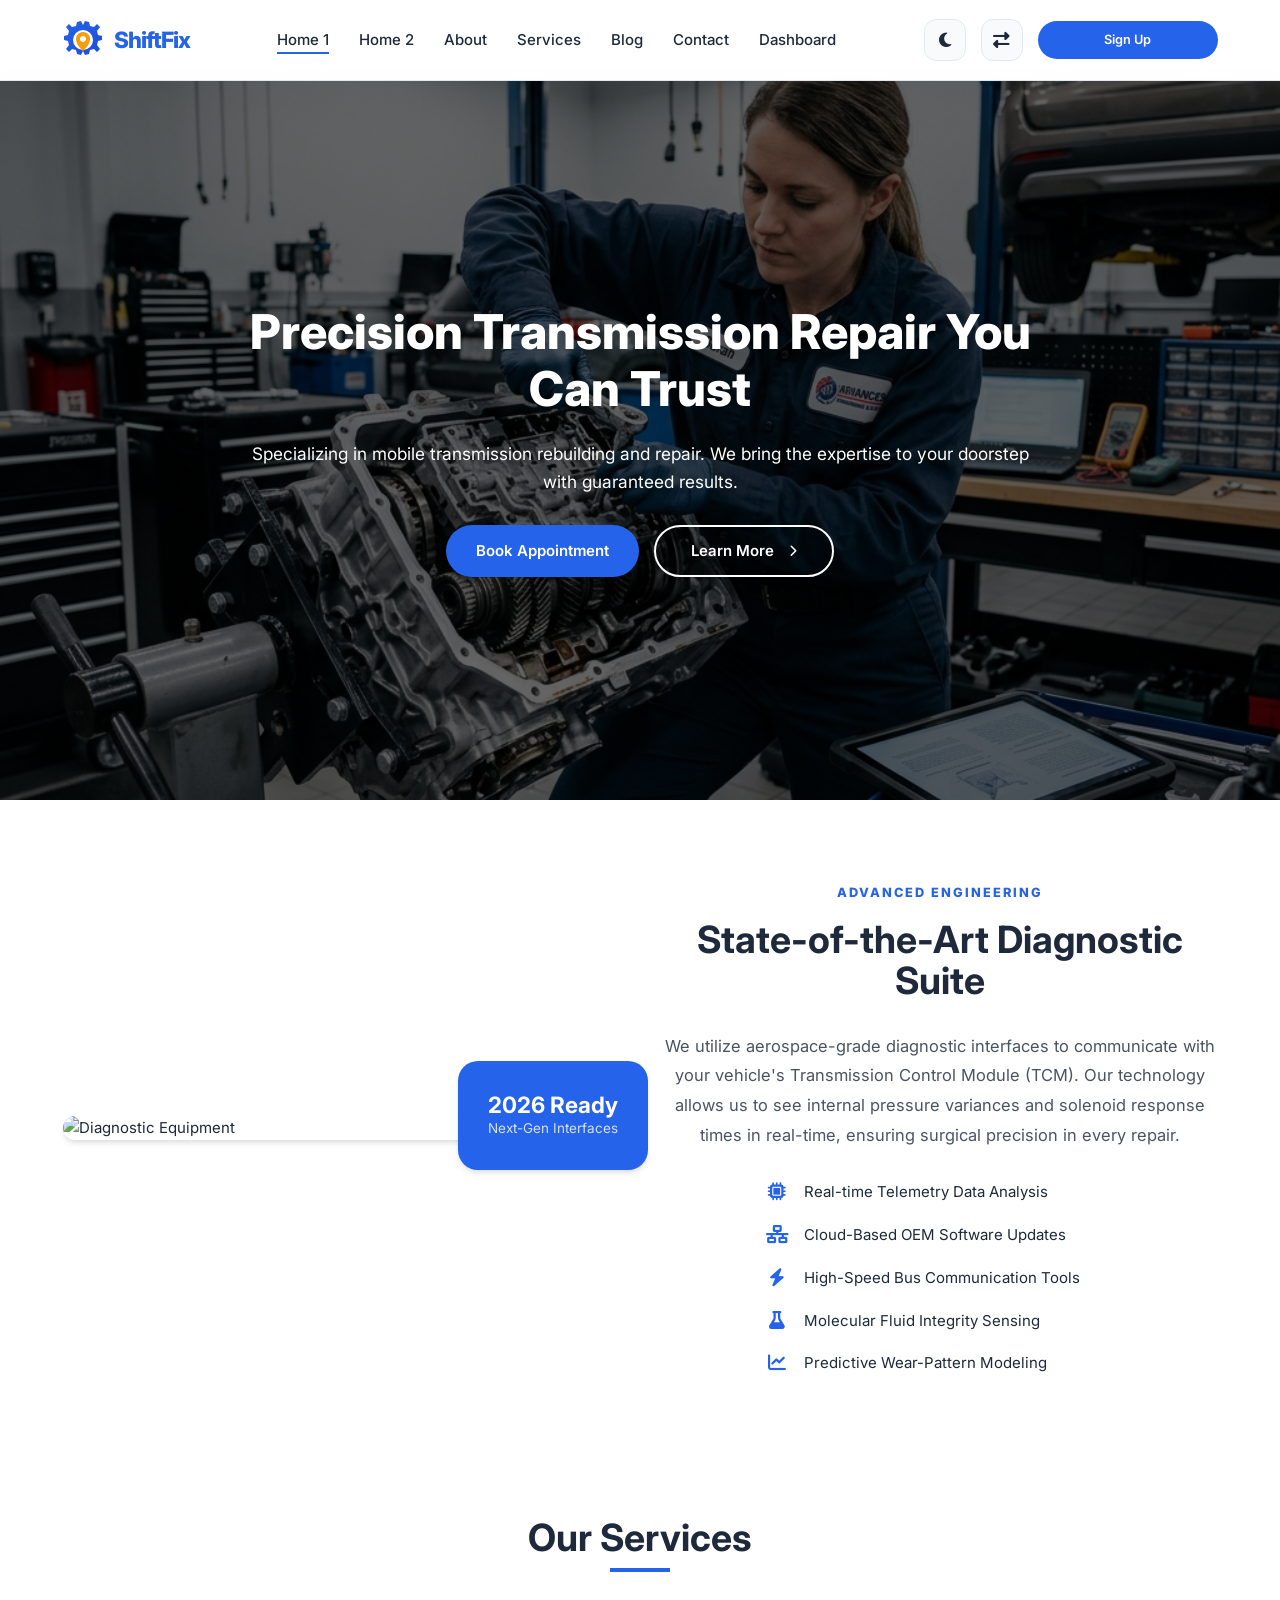
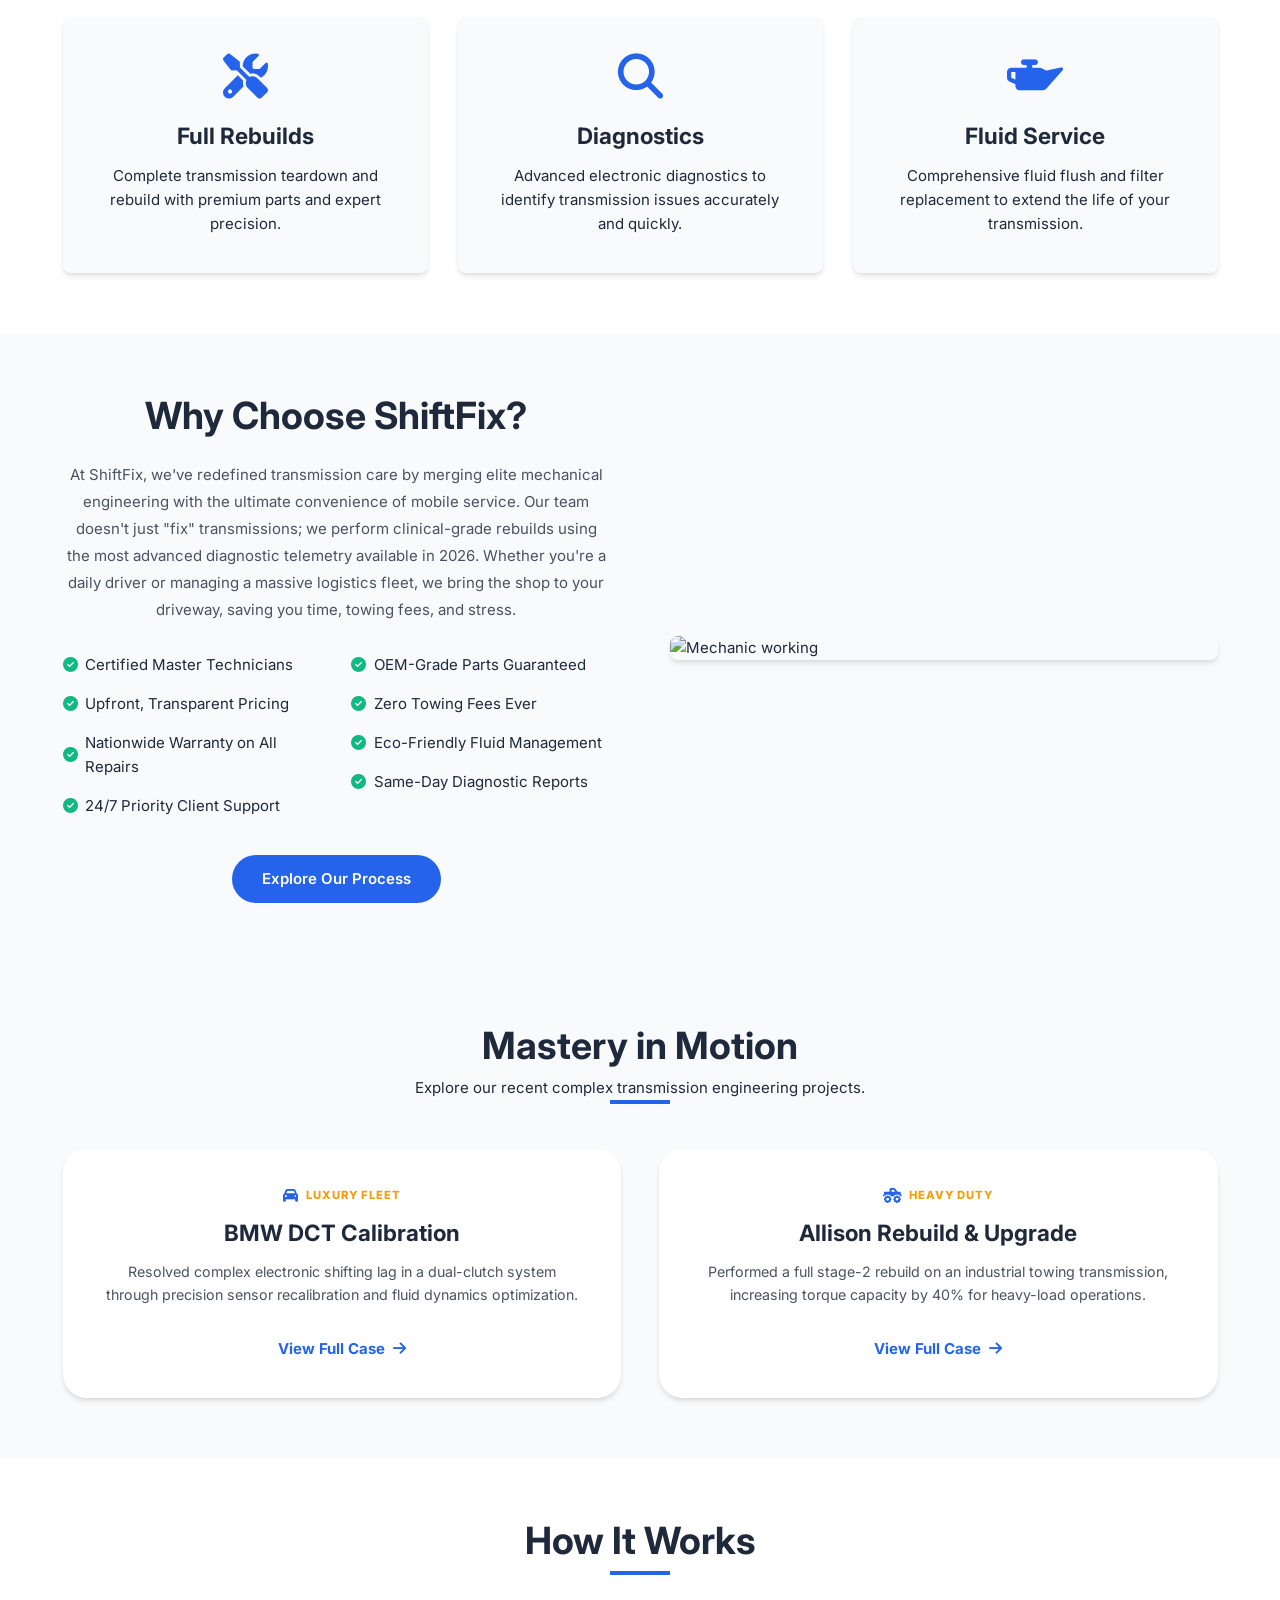
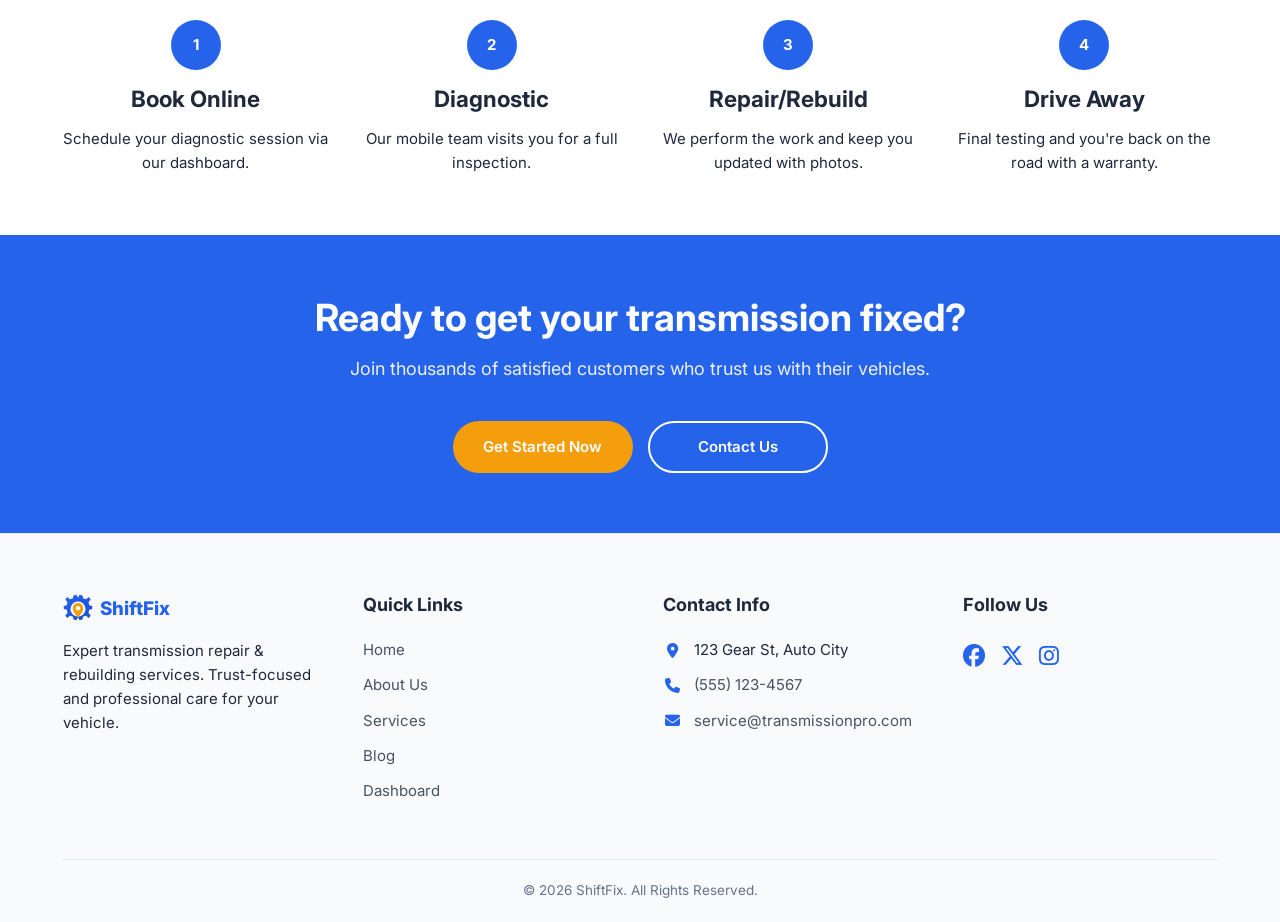
==== commit c1073d37: "dashboard" ====
--- a/index.html
+++ b/index.html
@@ -29,9 +29,9 @@
             style="background: linear-gradient(rgba(0,0,0,0.6), rgba(0,0,0,0.6)), url('assets/transmission_hero_classic.png') no-repeat center center / cover; color: white; height: 80vh; display: flex; align-items: center;">
             <div class="container" style="display: flex; justify-content: center; text-align: center;">
                 <div class="hero-content" style="max-width: 800px;">
-                    <h1 style="font-size: clamp(2.5rem, 5vw, 4rem); font-weight: 800; margin-bottom: 1.5rem;">Precision
+                    <h1 style="font-size: clamp(2rem, 5vw, 3.2rem); font-weight: 800; margin-bottom: 1.5rem;">Precision
                         Transmission Repair You Can Trust</h1>
-                    <p style="font-size: 1.25rem; margin-bottom: 2rem;">Specializing in mobile transmission rebuilding
+                    <p style="font-size: 1.15rem; margin-bottom: 2rem;">Specializing in mobile transmission rebuilding
                         and repair. We bring the expertise to your doorstep with guaranteed results.</p>
                     <div class="hero-btns" style="display: flex; gap: 1rem; flex-wrap: wrap; justify-content: center;">
                         <a href="contact.html" class="btn btn-primary">Book Appointment</a>
@@ -42,9 +42,9 @@
         </section>
 
         <!-- Technology Section -->
-        <section style="background-color: var(--bg-color); padding: 100px 0;">
+        <section style="background-color: var(--bg-color); padding: 80px 0;">
             <div class="container"
-                style="display: grid; grid-template-columns: repeat(auto-fit, minmax(min(100%, 500px), 1fr)); gap: 4rem; align-items: center;">
+                style="display: grid; grid-template-columns: repeat(auto-fit, minmax(min(100%, 500px), 1fr)); gap: 3rem; align-items: center;">
                 <div class="tech-image" style="position: relative;">
                     <img src="https://images.pexels.com/photos/6720504/pexels-photo-6720504.jpeg"
                         alt="Diagnostic Equipment" style="border-radius: 30px; box-shadow: var(--shadow); width: 100%;">
@@ -59,7 +59,7 @@
                         style="color: var(--primary-color); font-weight: 800; text-transform: uppercase; letter-spacing: 2px; font-size: 0.85rem;">ADVANCED
                         ENGINEERING</span>
                     <h2
-                        style="font-size: clamp(2rem, 5vw, 3rem); margin-top: 1rem; margin-bottom: 2rem; line-height: 1.1;">
+                        style="font-size: clamp(1.8rem, 5vw, 2.5rem); margin-top: 1rem; margin-bottom: 2rem; line-height: 1.1;">
                         State-of-the-Art Diagnostic Suite</h2>
                     <p style="font-size: 1.1rem; opacity: 0.8; margin-bottom: 2rem; line-height: 1.8;">We utilize
                         aerospace-grade diagnostic interfaces to communicate with your vehicle's Transmission Control
@@ -110,23 +110,23 @@
                     <div class="underline"></div>
                 </div>
                 <div class="services-grid"
-                    style="display: grid; grid-template-columns: repeat(auto-fit, minmax(min(100%, 280px), 1fr)); gap: 2rem; justify-content: center;">
+                    style="display: flex; flex-wrap: wrap; gap: 2rem; justify-content: center;">
                     <div class="service-card"
-                        style="padding: 2rem; background: var(--card-bg); border-radius: var(--border-radius); box-shadow: var(--shadow); text-align: center;">
+                        style="padding: 2.5rem; background: var(--card-bg); border-radius: var(--border-radius); box-shadow: var(--shadow); text-align: center; flex: 1 1 300px; max-width: 380px;">
                         <i class="fas fa-tools"
                             style="font-size: 3rem; color: var(--primary-color); margin-bottom: 1.5rem;"></i>
                         <h3>Full Rebuilds</h3>
                         <p>Complete transmission teardown and rebuild with premium parts and expert precision.</p>
                     </div>
                     <div class="service-card"
-                        style="padding: 2rem; background: var(--card-bg); border-radius: var(--border-radius); box-shadow: var(--shadow); text-align: center;">
+                        style="padding: 2.5rem; background: var(--card-bg); border-radius: var(--border-radius); box-shadow: var(--shadow); text-align: center; flex: 1 1 300px; max-width: 380px;">
                         <i class="fas fa-search"
                             style="font-size: 3rem; color: var(--primary-color); margin-bottom: 1.5rem;"></i>
                         <h3>Diagnostics</h3>
                         <p>Advanced electronic diagnostics to identify transmission issues accurately and quickly.</p>
                     </div>
                     <div class="service-card"
-                        style="padding: 2rem; background: var(--card-bg); border-radius: var(--border-radius); box-shadow: var(--shadow); text-align: center;">
+                        style="padding: 2.5rem; background: var(--card-bg); border-radius: var(--border-radius); box-shadow: var(--shadow); text-align: center; flex: 1 1 300px; max-width: 380px;">
                         <i class="fas fa-oil-can"
                             style="font-size: 3rem; color: var(--primary-color); margin-bottom: 1.5rem;"></i>
                         <h3>Fluid Service</h3>
@@ -265,8 +265,7 @@
                     <h2>How It Works</h2>
                     <div class="underline"></div>
                 </div>
-                <div class="process-steps"
-                    style="display: grid; grid-template-columns: repeat(auto-fit, minmax(200px, 1fr)); gap: 2rem;">
+                <div class="process-steps">
                     <div class="step" style="text-align: center;">
                         <div class="step-num"
                             style="width: 50px; height: 50px; background: var(--primary-color); color: white; border-radius: 50%; display: flex; align-items: center; justify-content: center; margin: 0 auto 1rem; font-weight: 700;">
--- a/css/style.css
+++ b/css/style.css
@@ -108,6 +108,10 @@
     position: relative;
 }
 
+html {
+    font-size: 15px;
+}
+
 body {
     font-family: var(--font-main);
     background-color: var(--bg-color);
@@ -132,9 +136,13 @@
 }
 
 /* Typography */
+h1 { font-size: 2.5rem; margin-bottom: 1.5rem; }
+h2 { font-size: 2rem; margin-bottom: 1.5rem; }
+h3 { font-size: 1.5rem; margin-bottom: 1rem; }
+h4 { font-size: 1.25rem; margin-bottom: 1rem; }
+
 h1, h2, h3, h4, h5, h6 {
     line-height: 1.2;
-    margin-bottom: 1rem;
 }
 
 /* Container */
@@ -146,8 +154,11 @@
 }
 
 @media (max-width: 767px) {
+    html {
+        font-size: 14px;
+    }
     .container {
-        padding: 0 1.5rem;
+        padding: 0 1rem;
     }
 }
 
@@ -222,14 +233,21 @@
 
 /* Header */
 header {
-    position: sticky;
+    position: fixed;
     top: 0;
+    left: 0;
     width: 100%;
     background-color: var(--header-bg);
     backdrop-filter: blur(10px);
     z-index: 1000;
     border-bottom: 1px solid var(--border-color);
-}
+    transition: var(--transition);
+}
+
+.has-fixed-header {
+    padding-top: 80px;
+}
+
 
 .nav-container {
     display: flex;
@@ -286,8 +304,15 @@
 
 /* Sections */
 section {
-    padding: 80px 0;
-}
+    padding: 60px 0;
+}
+
+.process-steps {
+    display: grid;
+    grid-template-columns: repeat(auto-fit, minmax(240px, 1fr));
+    gap: 2rem;
+}
+
 
 .section-title {
     text-align: center;
@@ -340,6 +365,22 @@
     justify-content: flex-start;
     gap: 0.75rem;
 }
+
+.footer-col ul li a {
+    opacity: 0.8;
+    transition: var(--transition);
+}
+
+.footer-col ul li a:hover {
+    color: var(--primary-color);
+    opacity: 1;
+    transform: translateX(5px);
+}
+
+[dir="rtl"] .footer-col ul li a:hover {
+    transform: translateX(-5px);
+}
+
 
 .footer-col ul li i {
     width: 20px;
@@ -436,6 +477,8 @@
     border-bottom: 1px solid var(--border-color);
     visibility: hidden;
     opacity: 0;
+    display: flex;
+    justify-content: center;
 }
 
 .mobile-menu.active {
@@ -449,18 +492,25 @@
 .mobile-menu ul {
     display: flex;
     flex-direction: column;
-    gap: 1rem;
+    gap: 0.5rem;
     align-items: center;
+    width: 100%;
+    max-width: 400px;
+}
+
+.mobile-menu ul li {
+    width: 100%;
 }
 
 .mobile-menu ul li a {
-    font-size: 1.5rem;
+    font-size: 1.25rem;
     font-weight: 600;
     transition: var(--transition);
-    padding: 0.5rem 1.5rem;
+    padding: 0.8rem 1rem;
     border-radius: 12px;
     display: block;
     width: 100%;
+    text-align: center;
 }
 
 .mobile-menu ul li a.active {
@@ -533,6 +583,29 @@
 }
 
 /* Responsive */
+@media (max-width: 1100px) {
+    .nav-links {
+        gap: 0.75rem;
+    }
+    .nav-links a {
+        font-size: 0.85rem;
+    }
+    .nav-container .logo span {
+        font-size: 1.3rem;
+    }
+    .logo img {
+        height: 35px;
+    }
+    .nav-actions {
+        gap: 0.5rem;
+    }
+    .btn-nav {
+        padding: 0.5rem 1rem;
+        min-width: 110px;
+        font-size: 0.85rem;
+    }
+}
+
 @media (max-width: 1023px) {
     .nav-links {
         display: none; 
@@ -544,20 +617,24 @@
 }
 
 @media (max-width: 767px) {
+    html {
+        font-size: 13px;
+    }
+    
     h1 {
-        font-size: 2.25rem !important;
+        font-size: 1.8rem !important;
     }
     
     h2 {
-        font-size: 1.8rem !important;
+        font-size: 1.5rem !important;
     }
 
     h3 {
+        font-size: 1.3rem !important;
+    }
+
+    .section-title h2 {
         font-size: 1.5rem !important;
-    }
-
-    .section-title h2 {
-        font-size: 1.8rem !important;
     }
     
     .footer-grid {
@@ -565,8 +642,30 @@
         text-align: center;
     }
 
+    /* Mobile Navigation Fixes */
+    .nav-container {
+        height: 60px;
+    }
+    
+    .has-fixed-header {
+        padding-top: 60px;
+    }
+
+    .mobile-menu {
+        top: 60px;
+    }
+
+    .mobile-menu.active {
+        max-height: calc(100vh - 60px);
+        padding: 1.5rem;
+    }
+
+    .logo img {
+        height: 32px !important;
+    }
+
     .nav-container .logo span {
-        font-size: 1.2rem !important;
+        font-size: 1.1rem !important;
         display: block !important;
     }
 
@@ -624,7 +723,13 @@
     .estimator-info, .estimator-form {
         padding: 3rem !important;
     }
-}
+
+    .process-steps {
+        grid-template-columns: repeat(2, 1fr) !important;
+        gap: 3rem !important;
+    }
+}
+
 
 /* Mobile Specific Fixes */
 @media (max-width: 767px) {
